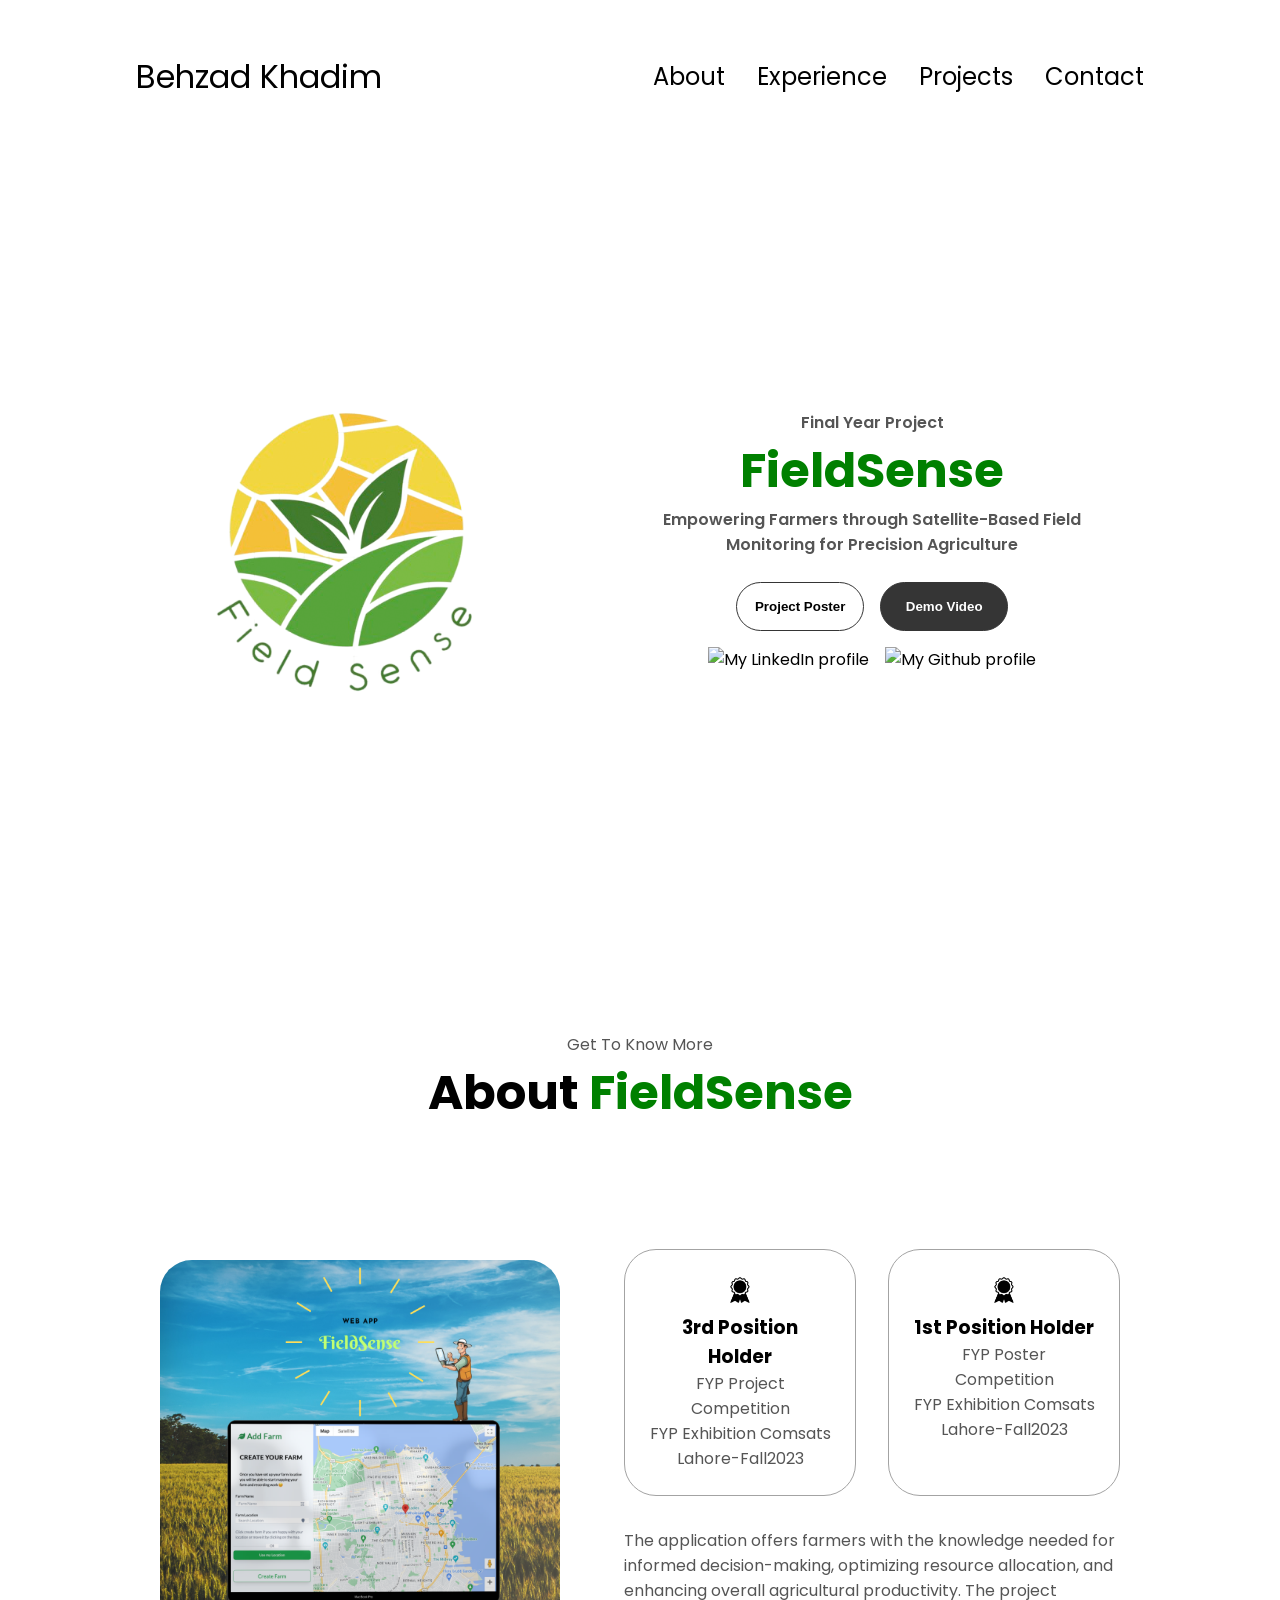
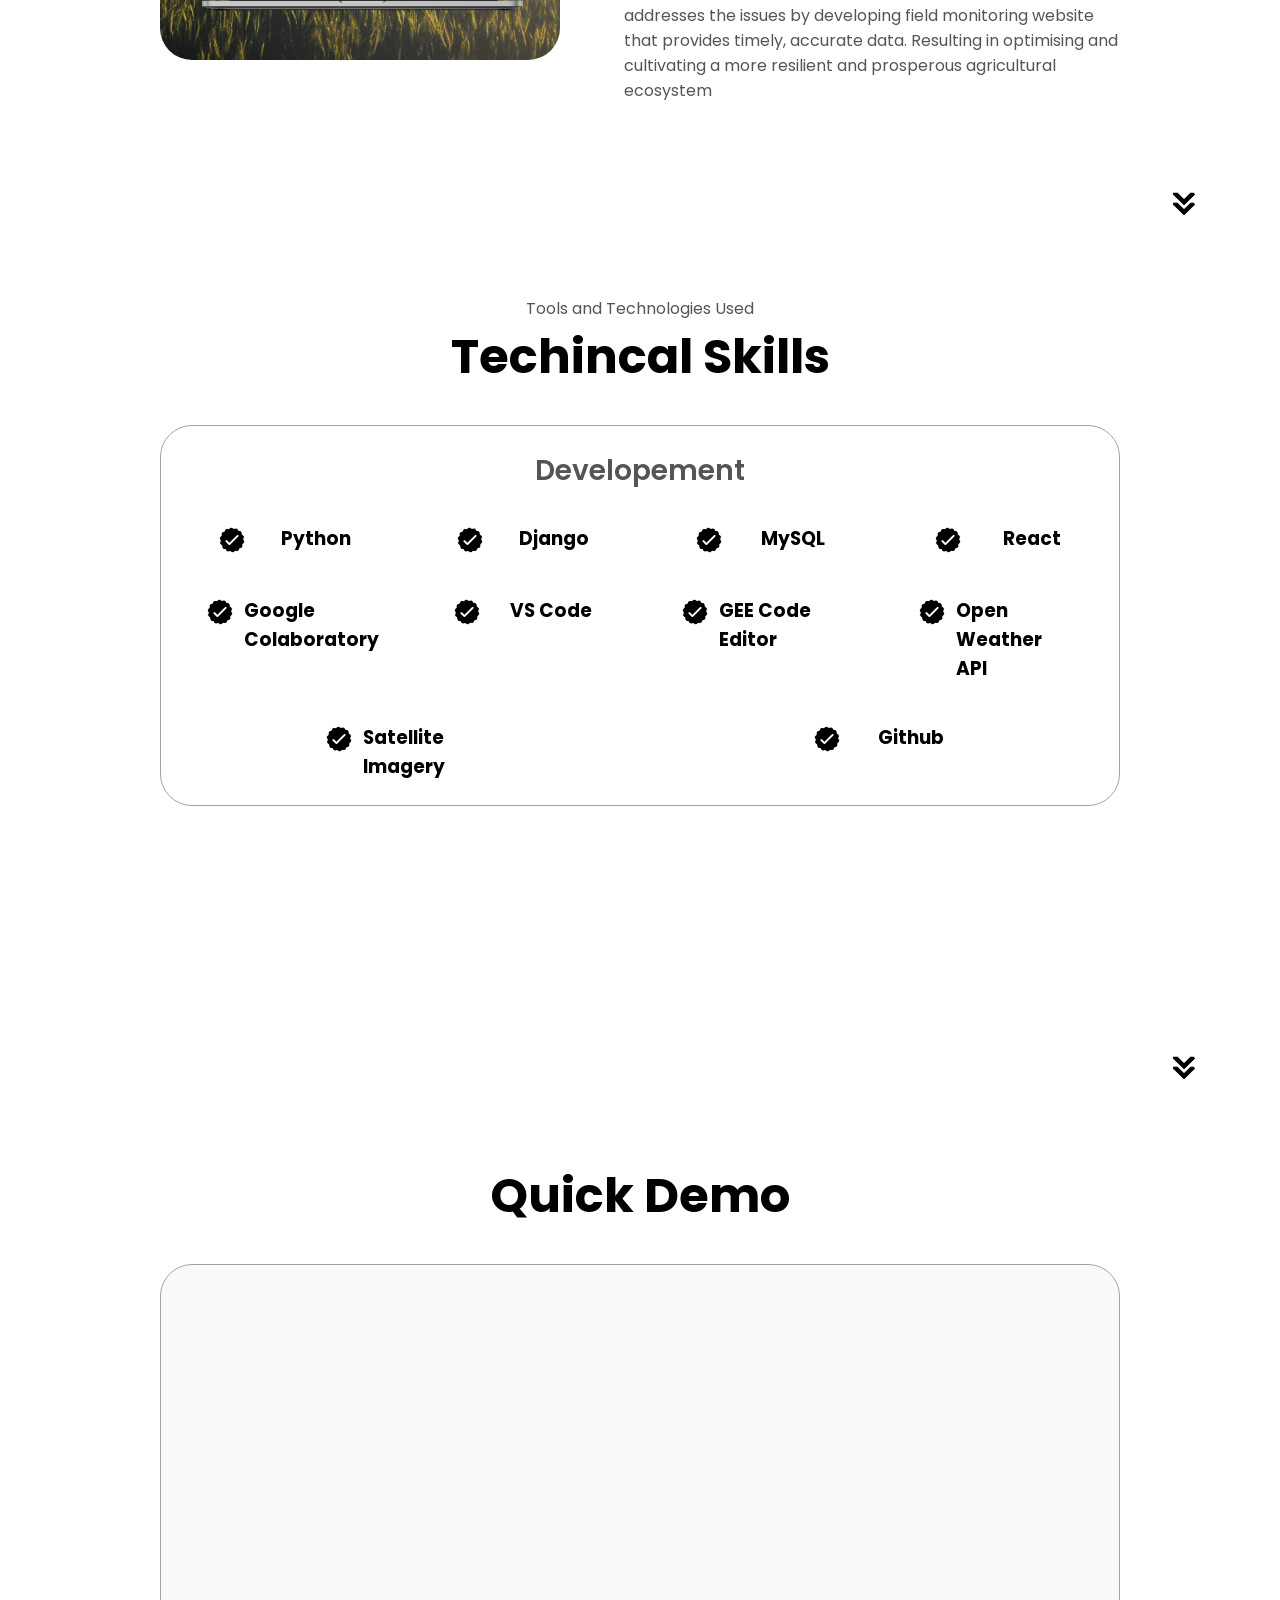
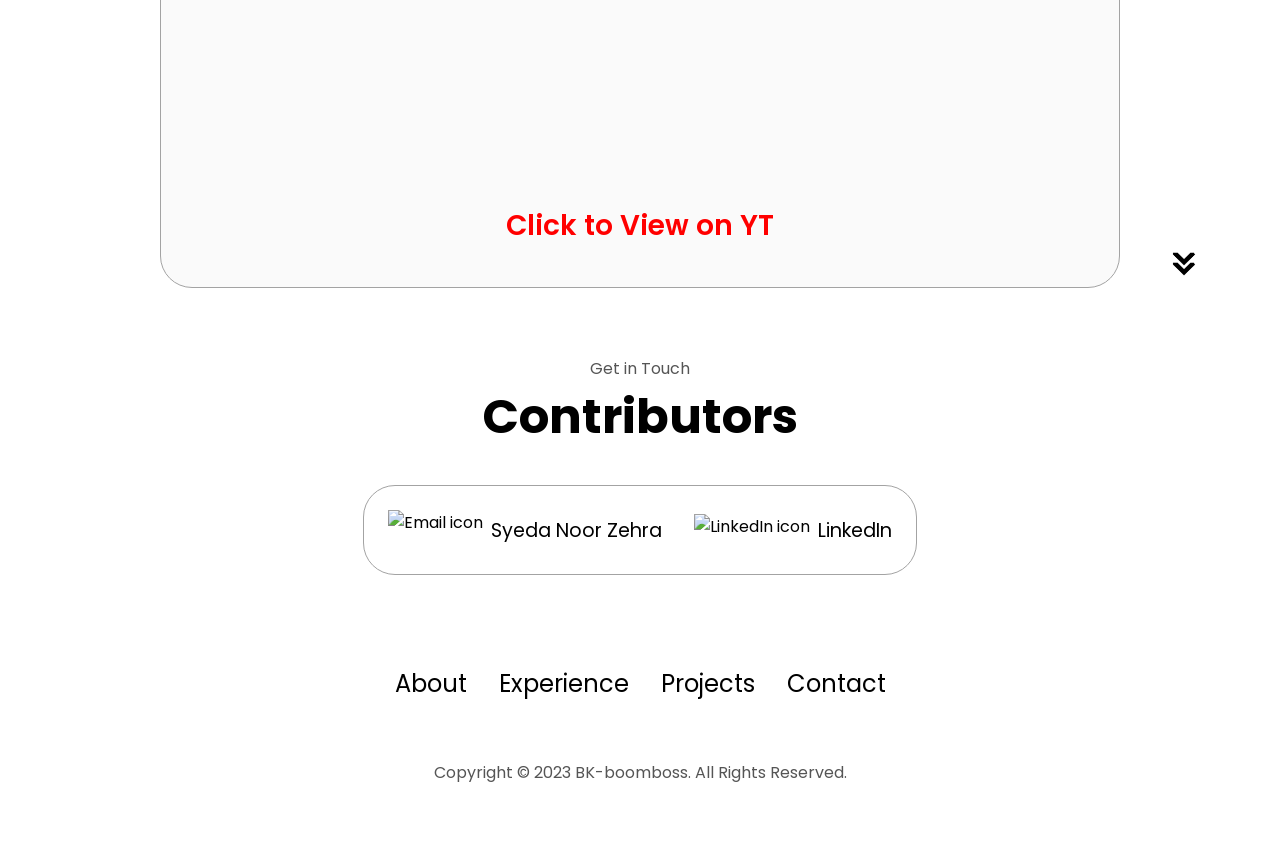
==== fieldSense.Html @ 5bfb8606 "updates" ====
<!DOCTYPE html>
<html lang="en">
  <head>
    <meta charset="UTF-8" />
    <meta http-equiv="X-UA-Compatible" content="IE=edge" />
    <meta name="viewport" content="width=device-width, initial-scale=1.0" />
    <title>My Portfolio</title>
    <link rel="stylesheet" href="style.css" />
    <link rel="stylesheet" href="mediaqueries.css" />
  </head>
  <body>
    <nav id="desktop-nav">
      <div class="logo">Behzad Khadim</div>
      <div>
        <ul class="nav-links">
          <li><a href="#about">About</a></li>
          <li><a href="#experience">Experience</a></li>
          <li><a href="#projects">Projects</a></li>
          <li><a href="#contact">Contact</a></li>
        </ul>
      </div>
    </nav>
    <nav id="hamburger-nav">
      <div class="logo">Behzad Khadim</div>
      <div class="hamburger-menu">
        <div class="hamburger-icon" onclick="toggleMenu()">
          <span></span>
          <span></span>
          <span></span>
        </div>
        <div class="menu-links">
          <li><a href="#about" onclick="toggleMenu()">About</a></li>
          <li><a href="#experience" onclick="toggleMenu()">Experience</a></li>
          <li><a href="#projects" onclick="toggleMenu()">Projects</a></li>
          <li><a href="#contact" onclick="toggleMenu()">Contact</a></li>
        </div>
      </div>
    </nav>
    <section id="profile">
      <div class="section__pic-container">
        <img src="./assets/Sale-3.png" alt="Behzad Khadim profile picture" />
      </div>
      <div class="section__text">
        <p class="section__text__p1">Final Year Project </p>
        <h1 class="title"> <span style="color: green;">FieldSense</span></h1>
        <p class="section__text__p4">Empowering Farmers through Satellite-Based Field Monitoring for Precision Agriculture</p>
       <br>
        <div class="btn-container">
          <button
            class="btn btn-color-2"
            onclick="window.open('./assets/Poster.png')"
          >
            Project Poster
          </button>
          <button class="btn btn-color-1" onclick="location.href='https://youtu.be/NunSIJTULsw'">
            Demo Video
          </button>
        </div>
        <div id="socials-container">
          <img
            src="./assets/linkedin.png"
            alt="My LinkedIn profile"
            class="icon"
            onclick="location.href='https://www.linkedin.com/in/behzad-khadim-362b89218/'"
          />
          <img
            src="./assets/github.png"
            alt="My Github profile"
            class="icon"
            onclick="location.href='https://github.com/boomboss200/bgreen-template-master'"
          />
        </div>
      </div>
    </section>
    <section id="about">
      <p class="section__text__p1">Get To Know More</p>
      <h1 class="title">About <span style="color: green;">FieldSense</span></h1>
      <div class="section-container">
        <div class="section__pic-container">
          <img
            src="./assets/Sale-2.png"
            alt="Profile picture"
            class="about-pic"
          />
        </div>
        <div class="about-details-container">
          <div class="about-containers">
            <div class="details-container">
              <img
                src="./assets/experience.png"
                alt="Experience icon"
                class="icon"
              />
              <h3> 3rd Position Holder</h3>
              <p>FYP Project Competition<br> 
                FYP Exhibition Comsats Lahore-Fall2023</p>
            </div>
            <div class="details-container">
              <img
                src="./assets/experience.png"
                alt="Education icon"
                class="icon"
              />
              <h3> 1st Position Holder</h3>
              <p>FYP Poster Competition<br> 
                FYP Exhibition Comsats Lahore-Fall2023</p>
            </div>
          </div>
          <div class="text-container">
            <p>
                The application offers farmers with the knowledge needed for informed decision-making, optimizing resource allocation, and enhancing overall agricultural productivity.  
                The project addresses the issues by developing field monitoring website that provides timely, accurate data. Resulting in optimising and cultivating a more resilient and prosperous agricultural ecosystem
            </p>
          </div>
        </div>
      </div>
      <img
        src="./assets/arrow.png"
        alt="Arrow icon"
        class="icon arrow"
        onclick="location.href='./#experience'"
      />
    </section>
    <section id="experience">
      <p class="section__text__p1">Tools and Technologies Used</p>
      <h1 class="title">Techincal Skills</h1>
      <div class="experience-details-container">
        <div class="about-containers">
          <div class="details-container">
            <h2 class="experience-sub-title">Developement</h2>
            <div class="article-container">
              <article>
                <img
                  src="./assets/checkmark.png"
                  alt="Experience icon"
                  class="icon"
                />
                <div>
                  <h3>Python</h3>
                </div>
              </article>
              <article>
                <img
                  src="./assets/checkmark.png"
                  alt="Experience icon"
                  class="icon"
                />
                <div>
                  <h3>Django</h3>
                </div>
              </article>
              <article>
                <img
                  src="./assets/checkmark.png"
                  alt="Experience icon"
                  class="icon"
                />
                <div>
                  <h3>MySQL</h3>
                </div>
              </article>
              <article>
                <img
                  src="./assets/checkmark.png"
                  alt="Experience icon"
                  class="icon"
                />
                <div>
                  <h3>React</h3>
                </div>
              </article>
              <article>
                <img
                  src="./assets/checkmark.png"
                  alt="Experience icon"
                  class="icon"
                />
                <div>
                  <h3>Google Colaboratory</h3>
                  </div>
              </article>
              <article>
                <img
                  src="./assets/checkmark.png"
                  alt="Experience icon"
                  class="icon"
                />
                <div>
                  <h3>VS Code</h3>
                </div>
              </article>
              <article>
                <img
                  src="./assets/checkmark.png"
                  alt="Experience icon"
                  class="icon"
                />
                <div>
                  <h3>GEE Code Editor</h3>
                </div>
              </article>
              <article>
                <img
                  src="./assets/checkmark.png"
                  alt="Experience icon"
                  class="icon"
                />
                <div>
                  <h3>Open Weather API</h3>
                </div>
              </article>
              <article>
                <img
                  src="./assets/checkmark.png"
                  alt="Experience icon"
                  class="icon"
                />
                <div>
                  <h3>Satellite Imagery</h3>
                </div>
              </article>
              <article>
                <img
                  src="./assets/checkmark.png"
                  alt="Experience icon"
                  class="icon"
                />
                <div>
                  <h3>Github</h3>
                </div>
              </article>
           </div>
        </div>
        </div>
      </div>
      <img
        src="./assets/arrow.png"
        alt="Arrow icon"
        class="icon arrow"
        onclick="location.href='./#projects'"
      />
    </section>
    <section id="projects">
      <h1 class="title">Quick Demo</h1>
      <div class="experience-details-container">
        <div class="about-containers">
          <div class="details-container color-container">
            <div class="article-container">
                <iframe width="80%" height="500px" frameborder="0" allowfullscreen
            src="https://youtu.be/NunSIJTULsw">
        </iframe>
            </div>
                <h2 class="experience-sub-title project-title"><span style="color: red;">          
                    Click to View on YT</span></h2>
              
            <!-- <div class="btn-container">
              <button
                class="btn btn-color-2 project-btn"
                onclick="location.href='https://github.com/boomboss200/PetsMall-MERN-Project.git'"
              >
                Github
              </button>
              <button
                class="btn btn-color-2 project-btn"
                onclick="location.href='https://github.com/'"
              >
                Live Demo
              </button>
            </div> -->
          </div>
        </div>
      </div>
      <img
        src="./assets/arrow.png"
        alt="Arrow icon"
        class="icon arrow"
        onclick="location.href='./#contact'"
      />
    </section>
    <section id="contact">
      <p class="section__text__p1">Get in Touch</p>
      <h1 class="title">Contributors</h1>
      <div class="contact-info-upper-container">
        <div class="contact-info-container">
          <img
            src="./assets/github.png"
            alt="Email icon"
            class="icon contact-icon email-icon"
          />
          <p><a href="https://github.com/NoorieSaddie">Syeda Noor Zehra</a></p>
        </div>
        <div class="contact-info-container">
          <img
            src="./assets/linkedin.png"
            alt="LinkedIn icon"
            class="icon contact-icon"
          />
          <p><a href="https://www.linkedin.com/in/snoorzehra12/">LinkedIn</a></p>
        </div>
      </div>
    </section>
    <footer>
      <nav>
        <div class="nav-links-container">
          <ul class="nav-links">
            <li><a href="#about">About</a></li>
            <li><a href="#experience">Experience</a></li>
            <li><a href="#projects">Projects</a></li>
            <li><a href="#contact">Contact</a></li>
          </ul>
        </div>
      </nav>
      <p>Copyright &#169; 2023 BK-boomboss. All Rights Reserved.</p>
    </footer>
    <script src="script.js"></script>
  </body>
</html>
---- style.css ----
/* GENERAL */

@import url("https://fonts.googleapis.com/css2?family=Poppins:wght@300;400;500;600&display=swap");

* {
  margin: 0;
  padding: 0;
}

body {
  font-family: "Poppins", sans-serif;
}

html {
  scroll-behavior: smooth;
}

p {
  color: rgb(85, 85, 85);
}

/* TRANSITION */

a,
.btn {
  transition: all 300ms ease;
}

/* DESKTOP NAV */

nav,
.nav-links {
  display: flex;
}

nav {
  justify-content: space-around;
  align-items: center;
  height: 17vh;
}

.nav-links {
  gap: 2rem;
  list-style: none;
  font-size: 1.5rem;
}

a {
  color: black;
  text-decoration: none;
  text-decoration-color: white;
}

a:hover {
  color: grey;
  text-decoration: underline;
  text-underline-offset: 1rem;
  text-decoration-color: rgb(181, 181, 181);
}

.logo {
  font-size: 2rem;
}

.logo:hover {
  cursor: default;
}

/* HAMBURGER MENU */

#hamburger-nav {
  display: none;
}

.hamburger-menu {
  position: relative;
  display: inline-block;
}

.hamburger-icon {
  display: flex;
  flex-direction: column;
  justify-content: space-between;
  height: 24px;
  width: 30px;
  cursor: pointer;
}

.hamburger-icon span {
  width: 100%;
  height: 2px;
  background-color: black;
  transition: all 0.3 ease-in-out;
}

.menu-links {
  position: absolute;
  top: 100%;
  right: 0;
  background-color: white;
  width: fit-content;
  max-height: 0;
  overflow: hidden;
  transition: all 0.3 ease-in-out;
}

.menu-links a {
  display: block;
  padding: 10px;
  text-align: center;
  font-size: 1.5rem;
  color: black;
  text-decoration: none;
  transition: all 0.3 ease-in-out;
}

.menu-links li {
  list-style: none;
}

.menu-links.open {
  max-height: 300px;
}

.hamburger-icon.open span:first-child {
  transform: rotate(45deg) translate(10px, 5px);
}

.hamburger-icon.open span:nth-child(2) {
  opacity: 0;
}

.hamburger-icon.open span:last-child {
  transform: rotate(-45deg) translate(10px, -5px);
}

.hamburger-icon span:first-child {
  transform: none;
}

.hamburger-icon span:first-child {
  opacity: 1;
}

.hamburger-icon span:first-child {
  transform: none;
}

/* SECTIONS */

section {
  padding-top: 4vh;
  height: 96vh;
  margin: 0 10rem;
  box-sizing: border-box;
  min-height: fit-content;
}

.section-container {
  display: flex;
}

/* PROFILE SECTION */

#profile {
  display: flex;
  justify-content: center;
  gap: 5rem;
  height: 80vh;
}

.section__pic-container {
  display: flex;
  height: 400px;
  width: 400px;
  margin: auto 0;
}

.section__text {
  align-self: center;
  text-align: center;
}

.section__text p {
  font-weight: 600;
}

.section__text__p1 {
  text-align: center;
}

.section__text__p2 {
  font-size: 1.75rem;
  margin-bottom: 1rem;
}

.title {
  font-size: 3rem;
  text-align: center;
}

#socials-container {
  display: flex;
  justify-content: center;
  margin-top: 1rem;
  gap: 1rem;
}

/* ICONS */

.icon {
  cursor: pointer;
  height: 2rem;
}

/* BUTTONS */

.btn-container {
  display: flex;
  justify-content: center;
  gap: 1rem;
}

.btn {
  font-weight: 600;
  transition: all 300ms ease;
  padding: 1rem;
  width: 8rem;
  border-radius: 2rem;
}

.btn-color-1,
.btn-color-2 {
  border: rgb(53, 53, 53) 0.1rem solid;
}

.btn-color-1:hover,
.btn-color-2:hover {
  cursor: pointer;
}

.btn-color-1,
.btn-color-2:hover {
  background: rgb(53, 53, 53);
  color: white;
}

.btn-color-1:hover {
  background: rgb(0, 0, 0);
}

.btn-color-2 {
  background: none;
}

.btn-color-2:hover {
  border: rgb(255, 255, 255) 0.1rem solid;
}

.btn-container {
  gap: 1rem;
}

/* ABOUT SECTION */

#about {
  position: relative;
}

.about-containers {
  gap: 2rem;
  margin-bottom: 2rem;
  margin-top: 2rem;
}

.about-details-container {
  justify-content: center;
  flex-direction: column;
}

.about-containers,
.about-details-container {
  display: flex;
}

.about-pic {
  border-radius: 2rem;
}

.arrow {
  position: absolute;
  right: -5rem;
  bottom: 2.5rem;
}

.details-container {
  padding: 1.5rem;
  flex: 1;
  background: white;
  border-radius: 2rem;
  border: rgb(53, 53, 53) 0.1rem solid;
  border-color: rgb(163, 163, 163);
  text-align: center;
}

.section-container {
  gap: 4rem;
  height: 80%;
}

.section__pic-container {
  height: 400px;
  width: 400px;
  margin: auto 0;
}

/* EXPERIENCE SECTION */

#experience {
  position: relative;
}

.experience-sub-title {
  color: rgb(85, 85, 85);
  font-weight: 600;
  font-size: 1.75rem;
  margin-bottom: 2rem;
}

.experience-details-container {
  display: flex;
  justify-content: center;
  flex-direction: column;
}

.article-container {
  display: flex;
  text-align: initial;
  flex-wrap: wrap;
  flex-direction: row;
  gap: 2.5rem;
  justify-content: space-around;
}

article {
  display: flex;
  width: 10rem;
  justify-content: space-around;
  gap: 0.5rem;
}

article .icon {
  cursor: default;
}

/* PROJECTS SECTION */

#projects {
  position: relative;
}

.color-container {
  border-color: rgb(163, 163, 163);
  background: rgb(250, 250, 250);
}

.project-img {
  border-radius: 2rem;
  width: 90%;
  height: 90%;
}

.project-title {
  margin: 1rem;
  color: black;
}

.project-btn {
  color: black;
  border-color: rgb(163, 163, 163);
}

/* CONTACT */

#contact {
  display: flex;
  justify-content: center;
  flex-direction: column;
  height: 70vh;
}

.contact-info-upper-container {
  display: flex;
  justify-content: center;
  border-radius: 2rem;
  border: rgb(53, 53, 53) 0.1rem solid;
  border-color: rgb(163, 163, 163);
  background: (250, 250, 250);
  margin: 2rem auto;
  padding: 0.5rem;
}

.contact-info-container {
  display: flex;
  align-items: center;
  justify-content: center;
  gap: 0.5rem;
  margin: 1rem;
}

.contact-info-container p {
  font-size: larger;
}

.contact-icon {
  cursor: default;
}

.email-icon {
  height: 2.5rem;
}

/* FOOTER SECTION */

footer {
  height: 26vh;
  margin: 0 1rem;
}

footer p {
  text-align: center;
}
---- mediaqueries.css ----
@media screen and (max-width: 1400px) {
  #profile {
    height: 83vh;
    margin-bottom: 6rem;
  }
  .about-containers {
    flex-wrap: wrap;
  }
  #contact,
  #projects {
    height: fit-content;
  }
}

@media screen and (max-width: 1200px) {
  #desktop-nav {
    display: none;
  }
  #hamburger-nav {
    display: flex;
  }
  #experience,
  .experience-details-container {
    margin-top: 2rem;
  }
  #profile,
  .section-container {
    display: block;
  }
  .arrow {
    display: none;
  }
  section,
  .section-container {
    height: fit-content;
  }
  section {
    margin: 0 5%;
  }
  .section__pic-container {
    width: 275px;
    height: 275px;
    margin: 0 auto 2rem;
  }
  .about-containers {
    margin-top: 0;
  }
}

@media screen and (max-width: 600px) {
  #contact,
  footer {
    height: 40vh;
  }
  #profile {
    height: 83vh;
    margin-bottom: 0;
  }
  article {
    font-size: 1rem;
  }
  footer nav {
    height: fit-content;
    margin-bottom: 2rem;
  }
  .about-containers,
  .contact-info-upper-container,
  .btn-container {
    flex-wrap: wrap;
  }
  .contact-info-container {
    margin: 0;
  }
  .contact-info-container p,
  .nav-links li a {
    font-size: 1rem;
  }
  .experience-sub-title {
    font-size: 1.25rem;
  }
  .logo {
    font-size: 1.5rem;
  }
  .nav-links {
    flex-direction: column;
    gap: 0.5rem;
    text-align: center;
  }
  .section__pic-container {
    width: auto;
    height: 46vw;
    justify-content: center;
  }
  .section__text__p2 {
    font-size: 1.25rem;
  }
  .title {
    font-size: 2rem;
  }
  .text-container {
    text-align: justify;
  }
}
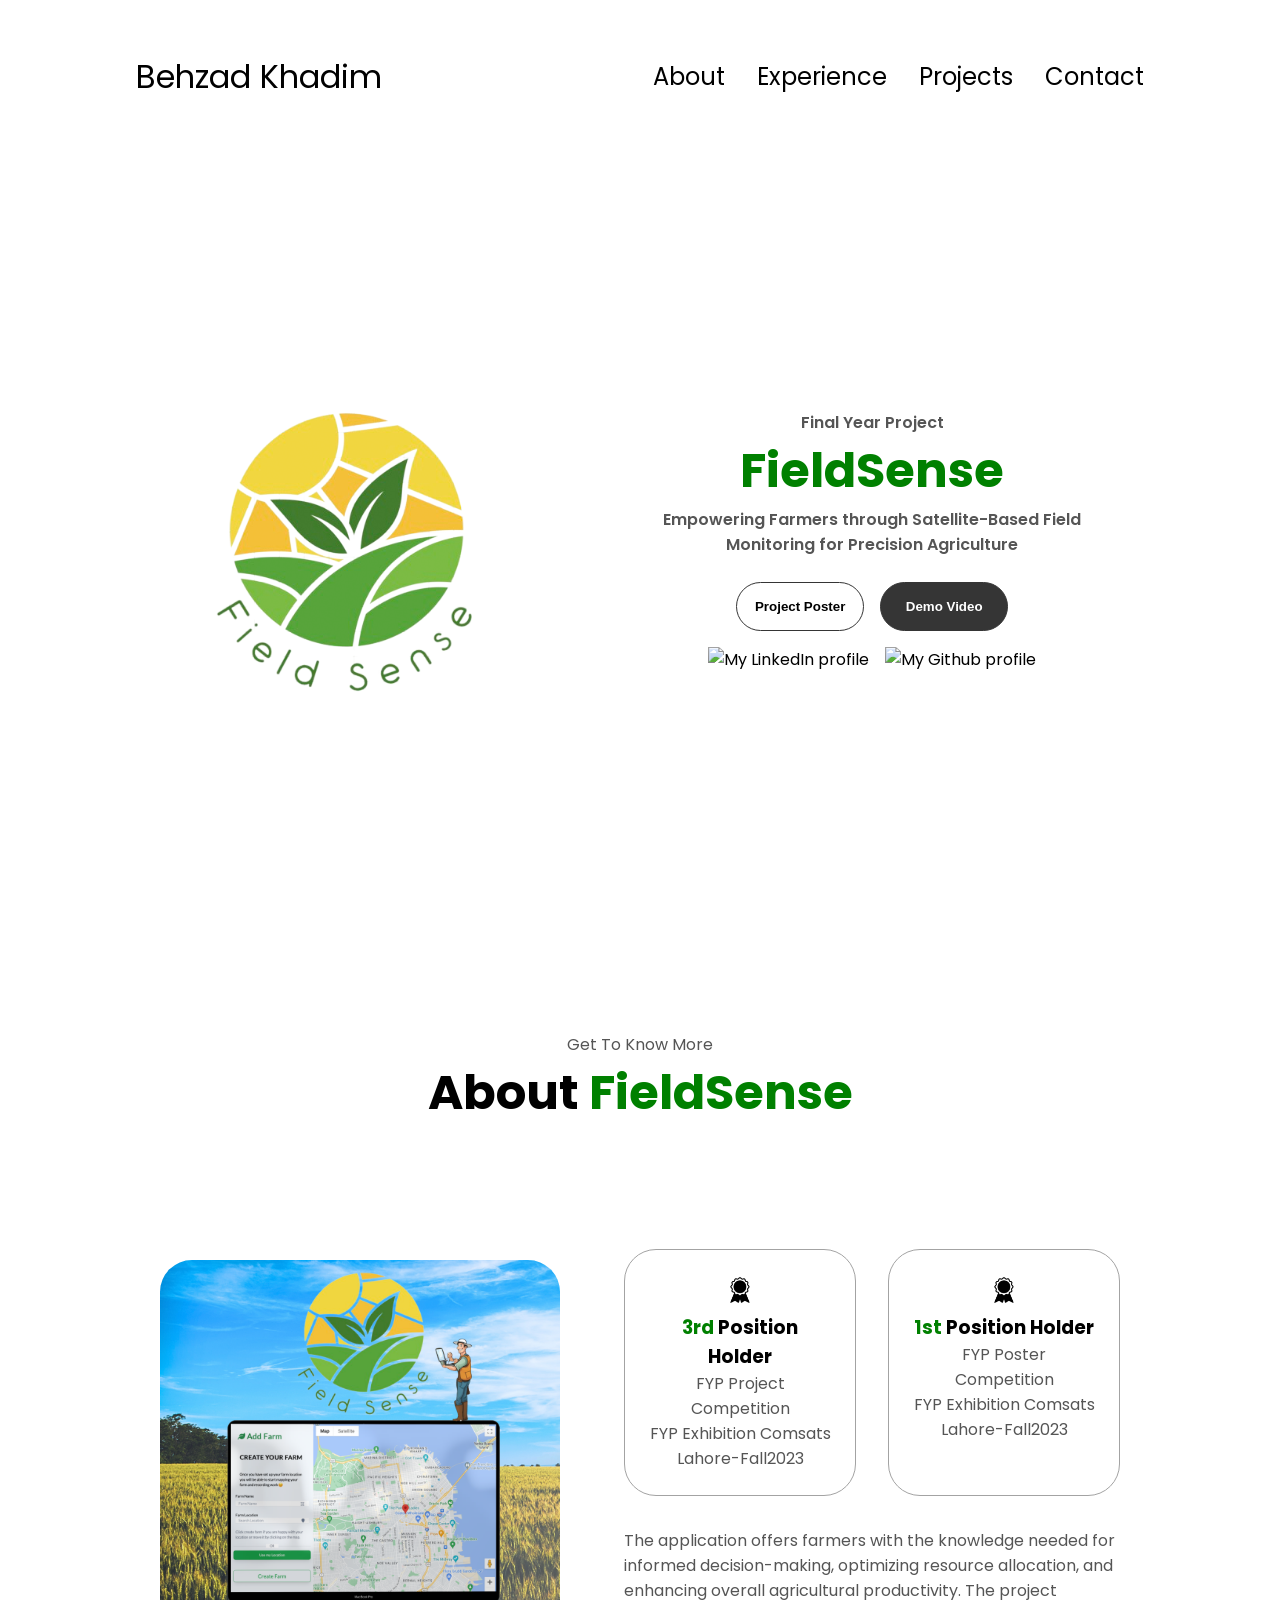
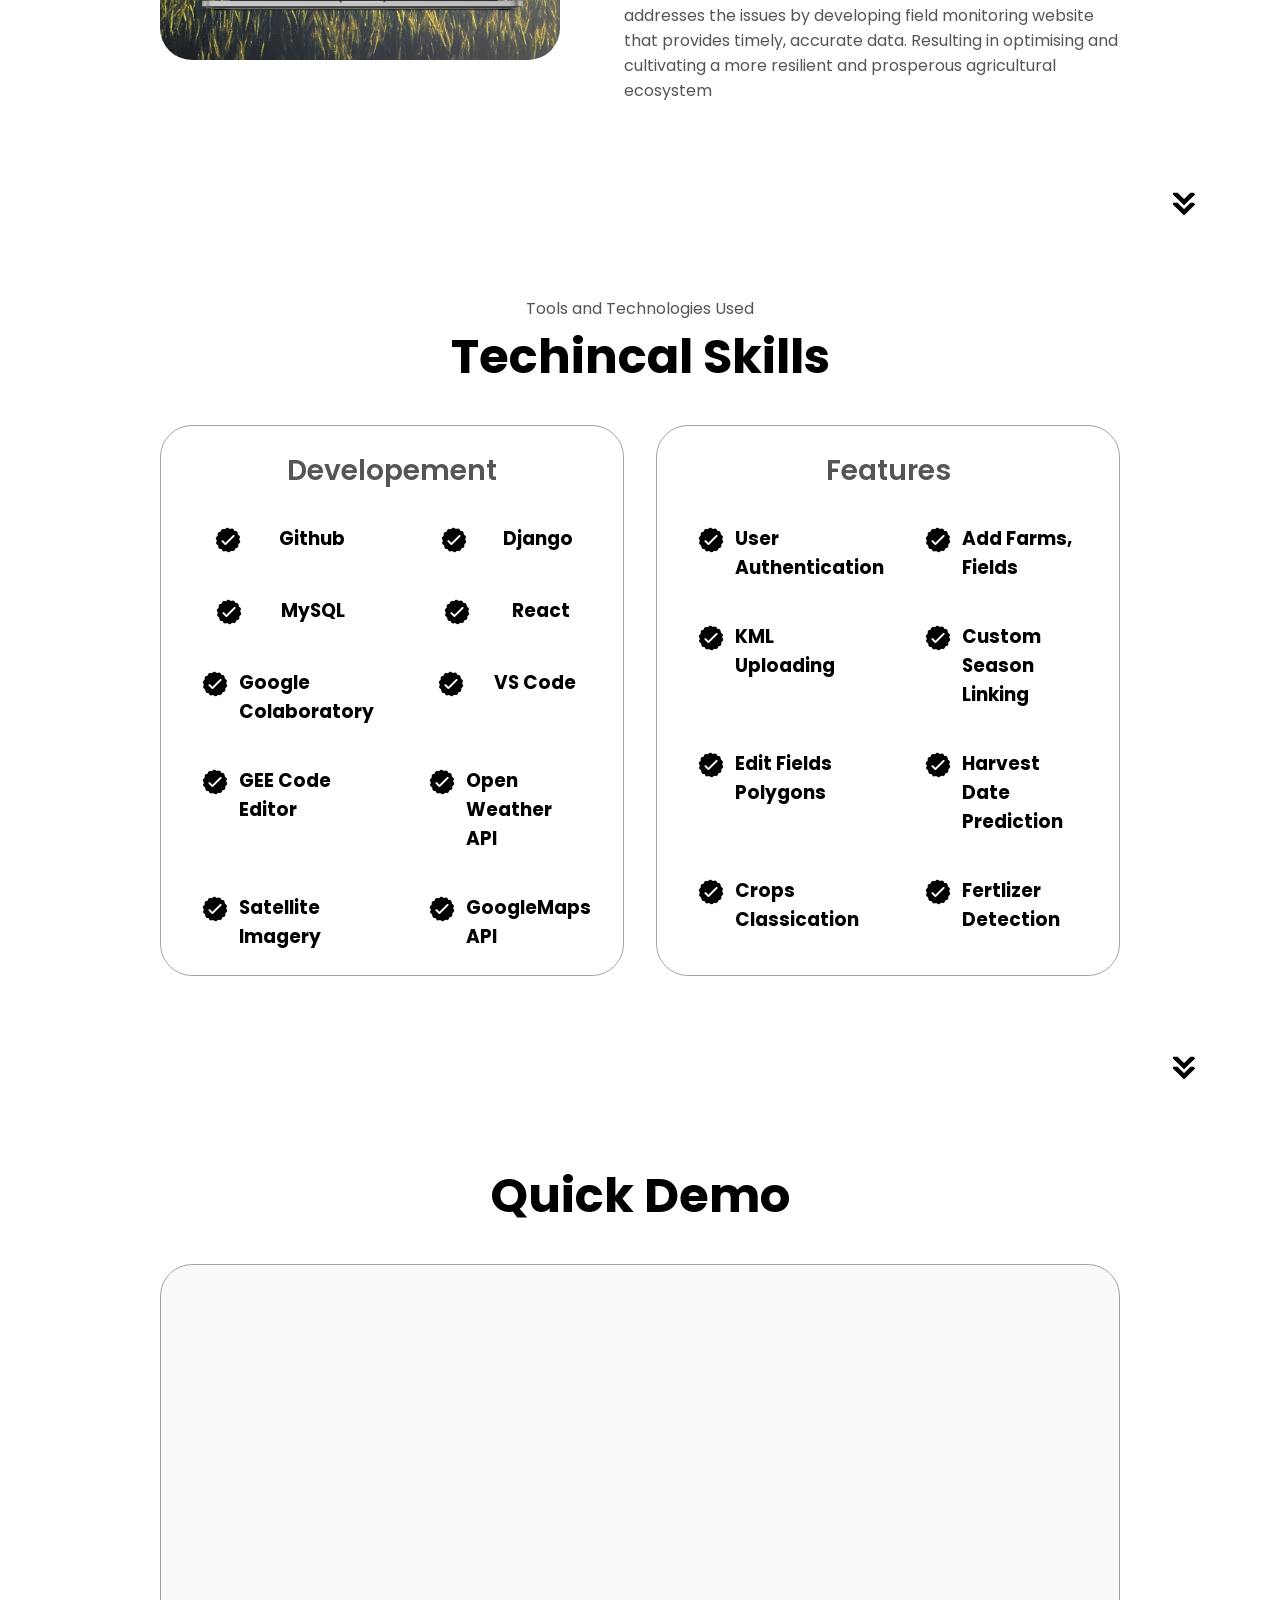
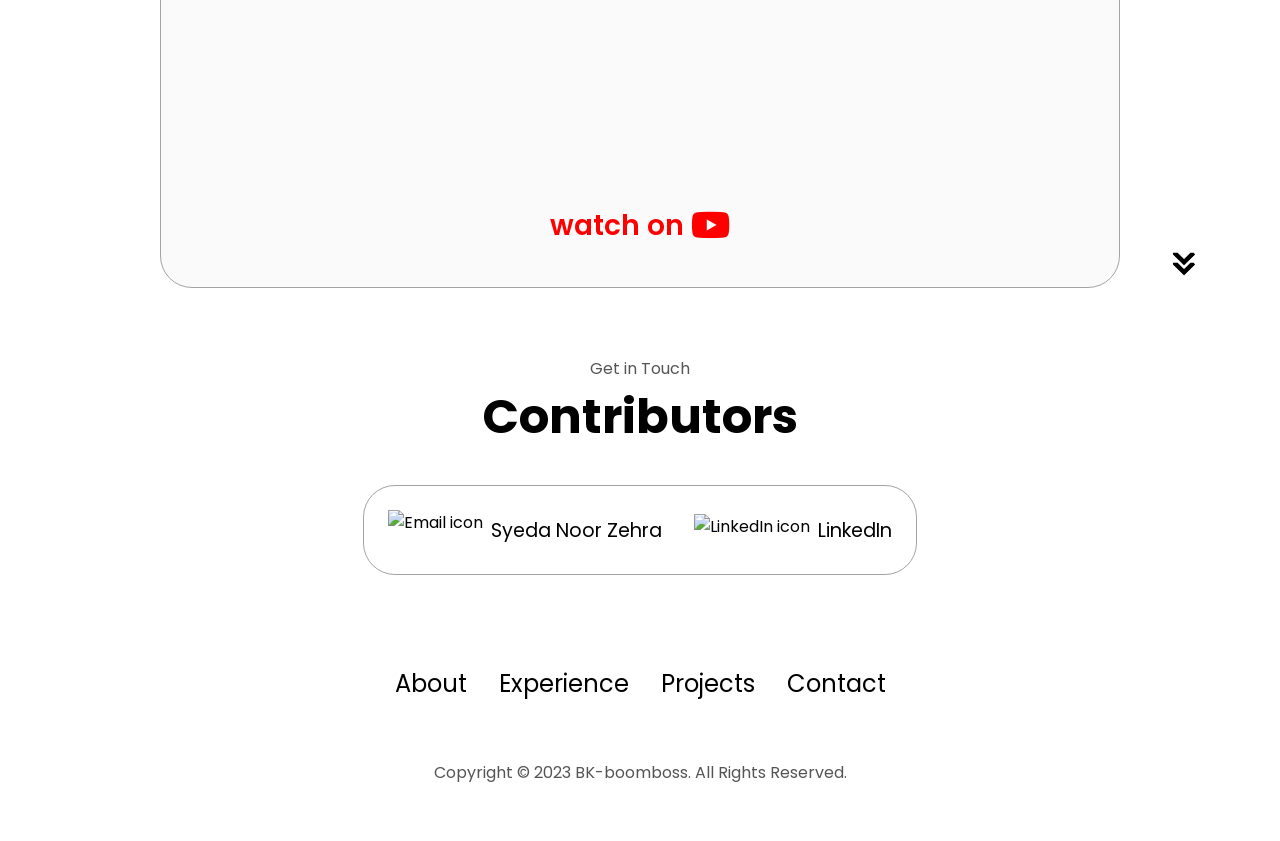
==== commit bc14e52b: "udpated fieldsense" ====
--- a/fieldSense.Html
+++ b/fieldSense.Html
@@ -5,18 +5,27 @@
     <meta http-equiv="X-UA-Compatible" content="IE=edge" />
     <meta name="viewport" content="width=device-width, initial-scale=1.0" />
     <title>My Portfolio</title>
+    <link rel="stylesheet" href="https://cdnjs.cloudflare.com/ajax/libs/font-awesome/6.0.0/css/all.min.css">
     <link rel="stylesheet" href="style.css" />
     <link rel="stylesheet" href="mediaqueries.css" />
+    <style>
+      /* Add rounded corners to the video iframe */
+      iframe {
+          border-radius: 10px; /* You can adjust the border-radius value as needed */
+      }
+      
+  </style>
   </head>
   <body>
     <nav id="desktop-nav">
-      <div class="logo">Behzad Khadim</div>
+      
+      <div class="logo"><a href="index.html"> Behzad Khadim </a></div>
       <div>
         <ul class="nav-links">
-          <li><a href="#about">About</a></li>
-          <li><a href="#experience">Experience</a></li>
-          <li><a href="#projects">Projects</a></li>
-          <li><a href="#contact">Contact</a></li>
+          <li><a href="index.html#about">About</a></li>
+          <li><a href="index.html#experience">Experience</a></li>
+          <li><a href="index.html#projects">Projects</a></li>
+          <li><a href="index.html#contact">Contact</a></li>
         </ul>
       </div>
     </nav>
@@ -29,10 +38,10 @@
           <span></span>
         </div>
         <div class="menu-links">
-          <li><a href="#about" onclick="toggleMenu()">About</a></li>
-          <li><a href="#experience" onclick="toggleMenu()">Experience</a></li>
-          <li><a href="#projects" onclick="toggleMenu()">Projects</a></li>
-          <li><a href="#contact" onclick="toggleMenu()">Contact</a></li>
+          <li><a href="/index.html/#about" onclick="toggleMenu()">About</a></li>
+          <li><a href="/index.html/#experience" onclick="toggleMenu()">Experience</a></li>
+          <li><a href="/index.html/#projects" onclick="toggleMenu()">Projects</a></li>
+          <li><a href="/index.html/#contact" onclick="toggleMenu()">Contact</a></li>
         </div>
       </div>
     </nav>
@@ -52,9 +61,11 @@
           >
             Project Poster
           </button>
-          <button class="btn btn-color-1" onclick="location.href='https://youtu.be/NunSIJTULsw'">
+          <a href="#projects" onclick="toggleMenu()">
+          <button class="btn btn-color-1" >
             Demo Video
           </button>
+        </a>
         </div>
         <div id="socials-container">
           <img
@@ -91,7 +102,7 @@
                 alt="Experience icon"
                 class="icon"
               />
-              <h3> 3rd Position Holder</h3>
+              <h3> <span style="color: green;">3rd </span>Position Holder</h3>
               <p>FYP Project Competition<br> 
                 FYP Exhibition Comsats Lahore-Fall2023</p>
             </div>
@@ -101,7 +112,7 @@
                 alt="Education icon"
                 class="icon"
               />
-              <h3> 1st Position Holder</h3>
+              <h3> <span style="color: green;">1st </span>  Position Holder</h3>
               <p>FYP Poster Competition<br> 
                 FYP Exhibition Comsats Lahore-Fall2023</p>
             </div>
@@ -136,7 +147,7 @@
                   class="icon"
                 />
                 <div>
-                  <h3>Python</h3>
+                  <h3>Github</h3>
                 </div>
               </article>
               <article>
@@ -226,11 +237,98 @@
                   class="icon"
                 />
                 <div>
-                  <h3>Github</h3>
+                  <h3>GoogleMaps API</h3>
                 </div>
               </article>
            </div>
         </div>
+        <div class="details-container">
+          <h2 class="experience-sub-title">Features</h2>
+          <div class="article-container">
+
+            
+            <article>
+              <img
+                src="./assets/checkmark.png"
+                alt="Experience icon"
+                class="icon"
+              />
+              <div>
+                <h3>User Authentication</h3>
+              </div>
+            </article>
+            <article>
+              <img
+                src="./assets/checkmark.png"
+                alt="Experience icon"
+                class="icon"
+              />
+              <div>
+                <h3>Add Farms, Fields</h3>
+              </div>
+            </article>
+            <article>
+              <img
+                src="./assets/checkmark.png"
+                alt="Experience icon"
+                class="icon"
+              />
+              <div>
+                <h3>KML Uploading</h3>
+                </div>
+            </article>
+            <article>
+              <img
+                src="./assets/checkmark.png"
+                alt="Experience icon"
+                class="icon"
+              />
+              <div>
+                <h3>Custom Season Linking</h3>
+              </div>
+            </article>
+            <article>
+              <img
+                src="./assets/checkmark.png"
+                alt="Experience icon"
+                class="icon"
+              />
+              <div>
+                <h3>Edit Fields Polygons</h3>
+              </div>
+            </article>
+            <article>
+              <img
+                src="./assets/checkmark.png"
+                alt="Experience icon"
+                class="icon"
+              />
+              <div>
+                <h3>Harvest Date Prediction</h3>
+              </div>
+            </article>
+            <article>
+              <img
+                src="./assets/checkmark.png"
+                alt="Experience icon"
+                class="icon"
+              />
+              <div>
+                <h3>Crops Classication</h3>
+              </div>
+            </article>
+            <article>
+              <img
+                src="./assets/checkmark.png"
+                alt="Experience icon"
+                class="icon"
+              />
+              <div>
+                <h3>Fertlizer Detection</h3>
+              </div>
+            </article>
+         </div>
+      </div>
         </div>
       </div>
       <img
@@ -246,13 +344,18 @@
         <div class="about-containers">
           <div class="details-container color-container">
             <div class="article-container">
-                <iframe width="80%" height="500px" frameborder="0" allowfullscreen
-            src="https://youtu.be/NunSIJTULsw">
-        </iframe>
+               
+            <iframe width="80%" height="500px" src="https://www.youtube.com/embed/NunSIJTULsw?autoplay=1" frameborder="0" allowfullscreen></iframe>
+
             </div>
-                <h2 class="experience-sub-title project-title"><span style="color: red;">          
-                    Click to View on YT</span></h2>
-              
+            <a href="https://www.youtube.com/watch?v=NunSIJTULsw" target="_blank">
+   
+            <h2 class="experience-sub-title project-title"><span style="color: red;">          
+                    watch on    <i class="fab fa-youtube fa-lg youtube-icon"></i>
+
+                  </span></h2>
+              </a>
+
             <!-- <div class="btn-container">
               <button
                 class="btn btn-color-2 project-btn"
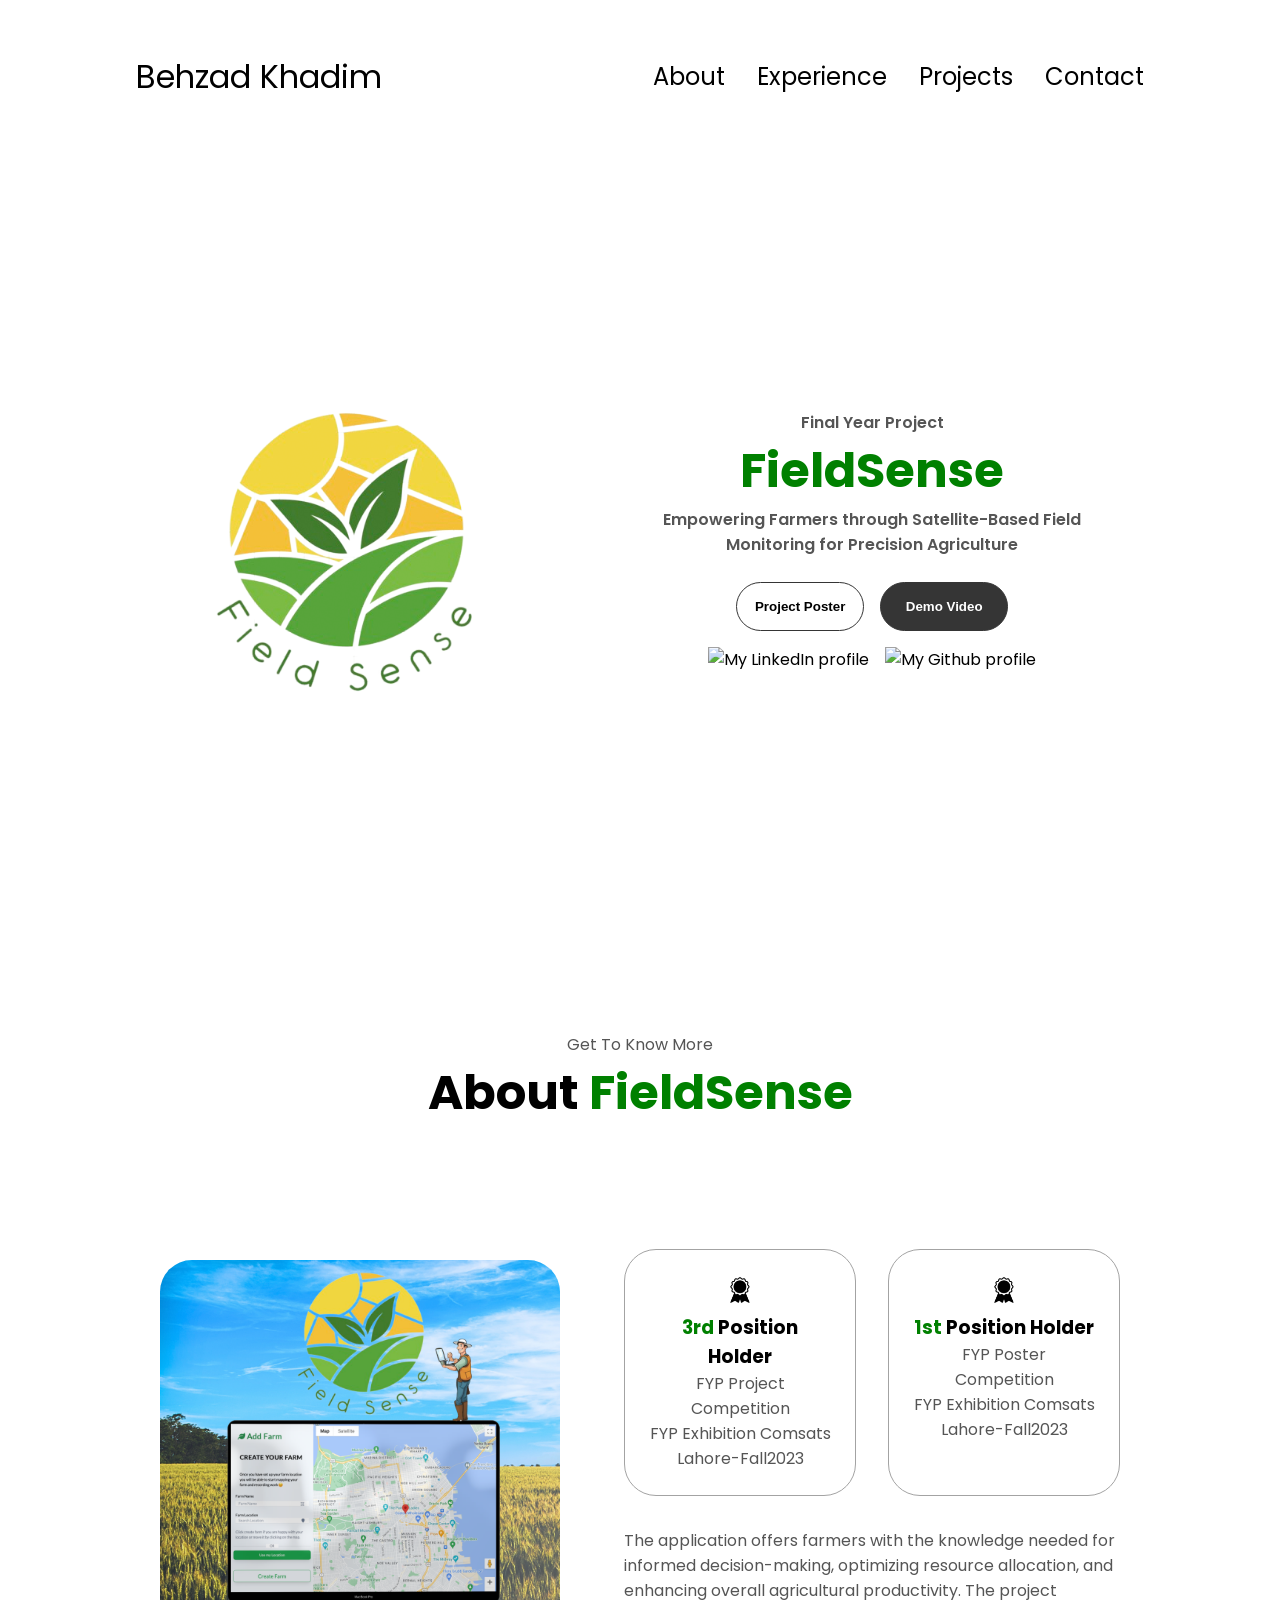
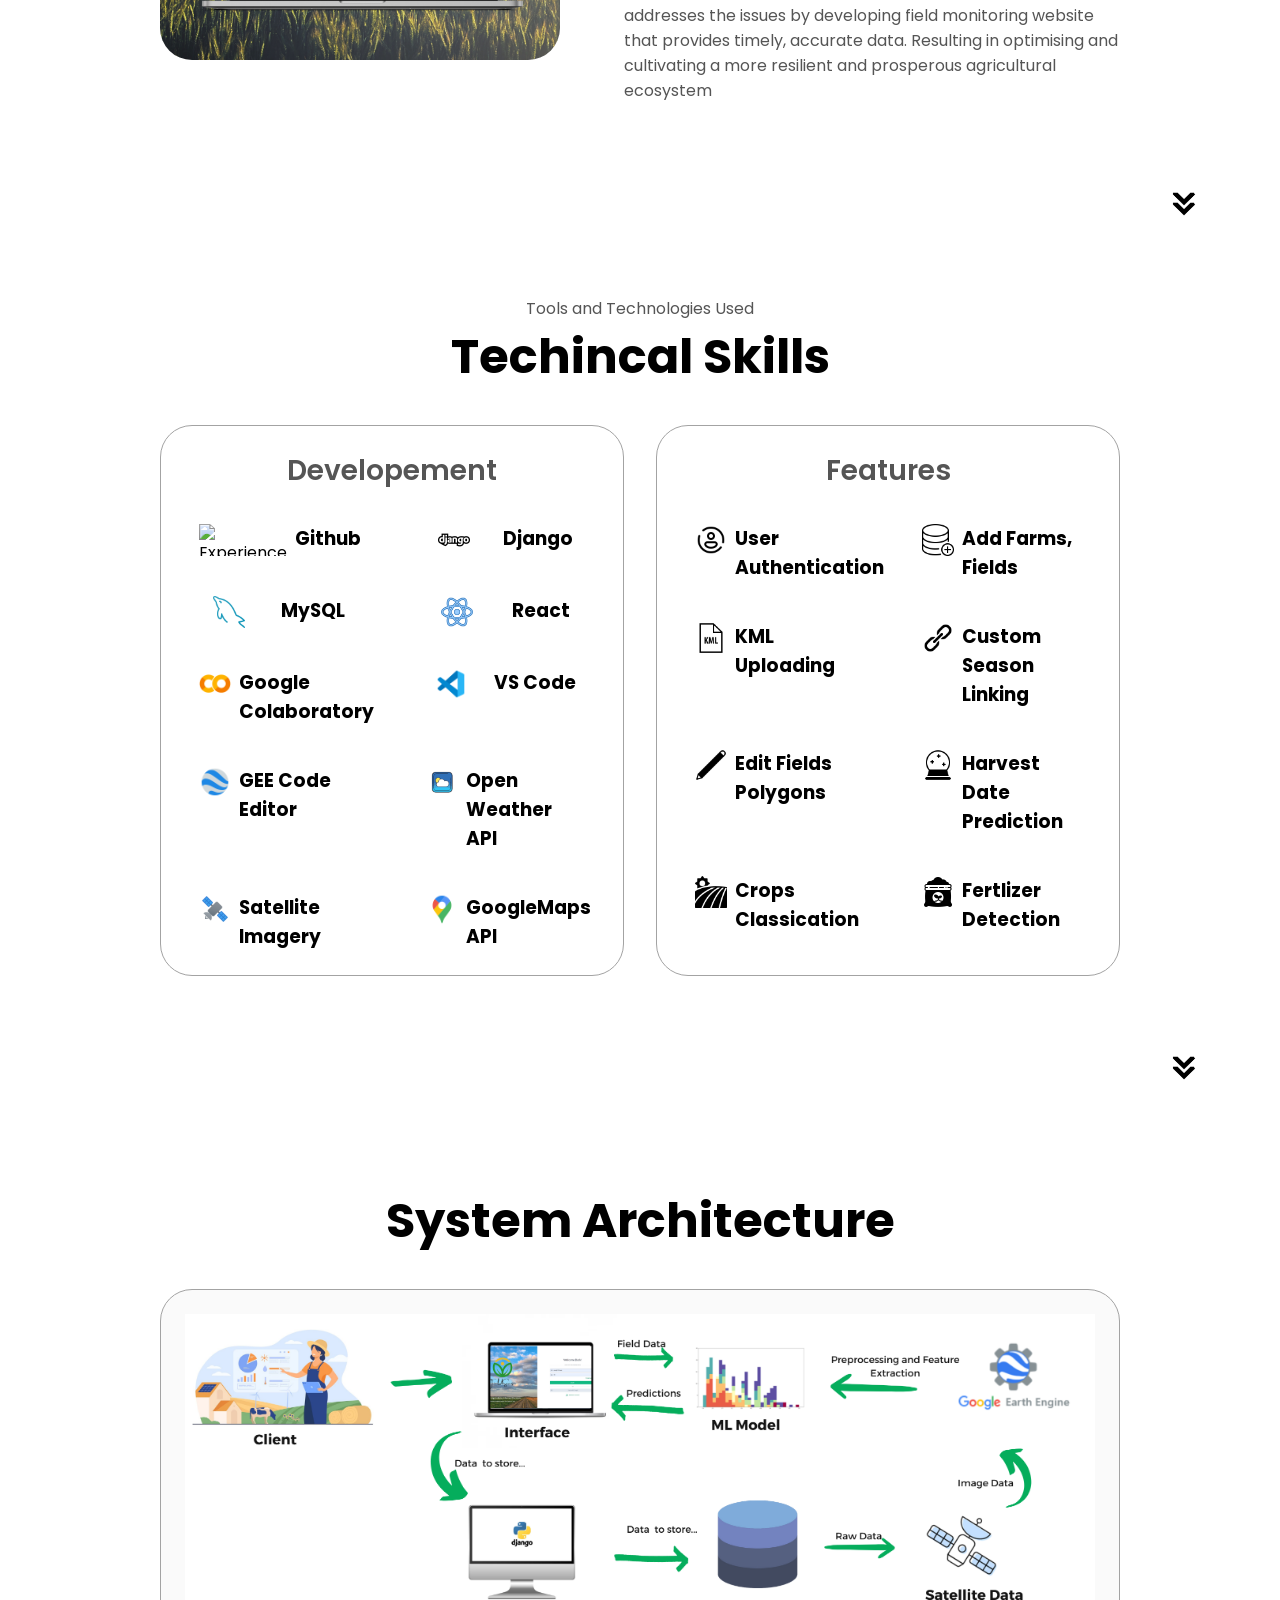
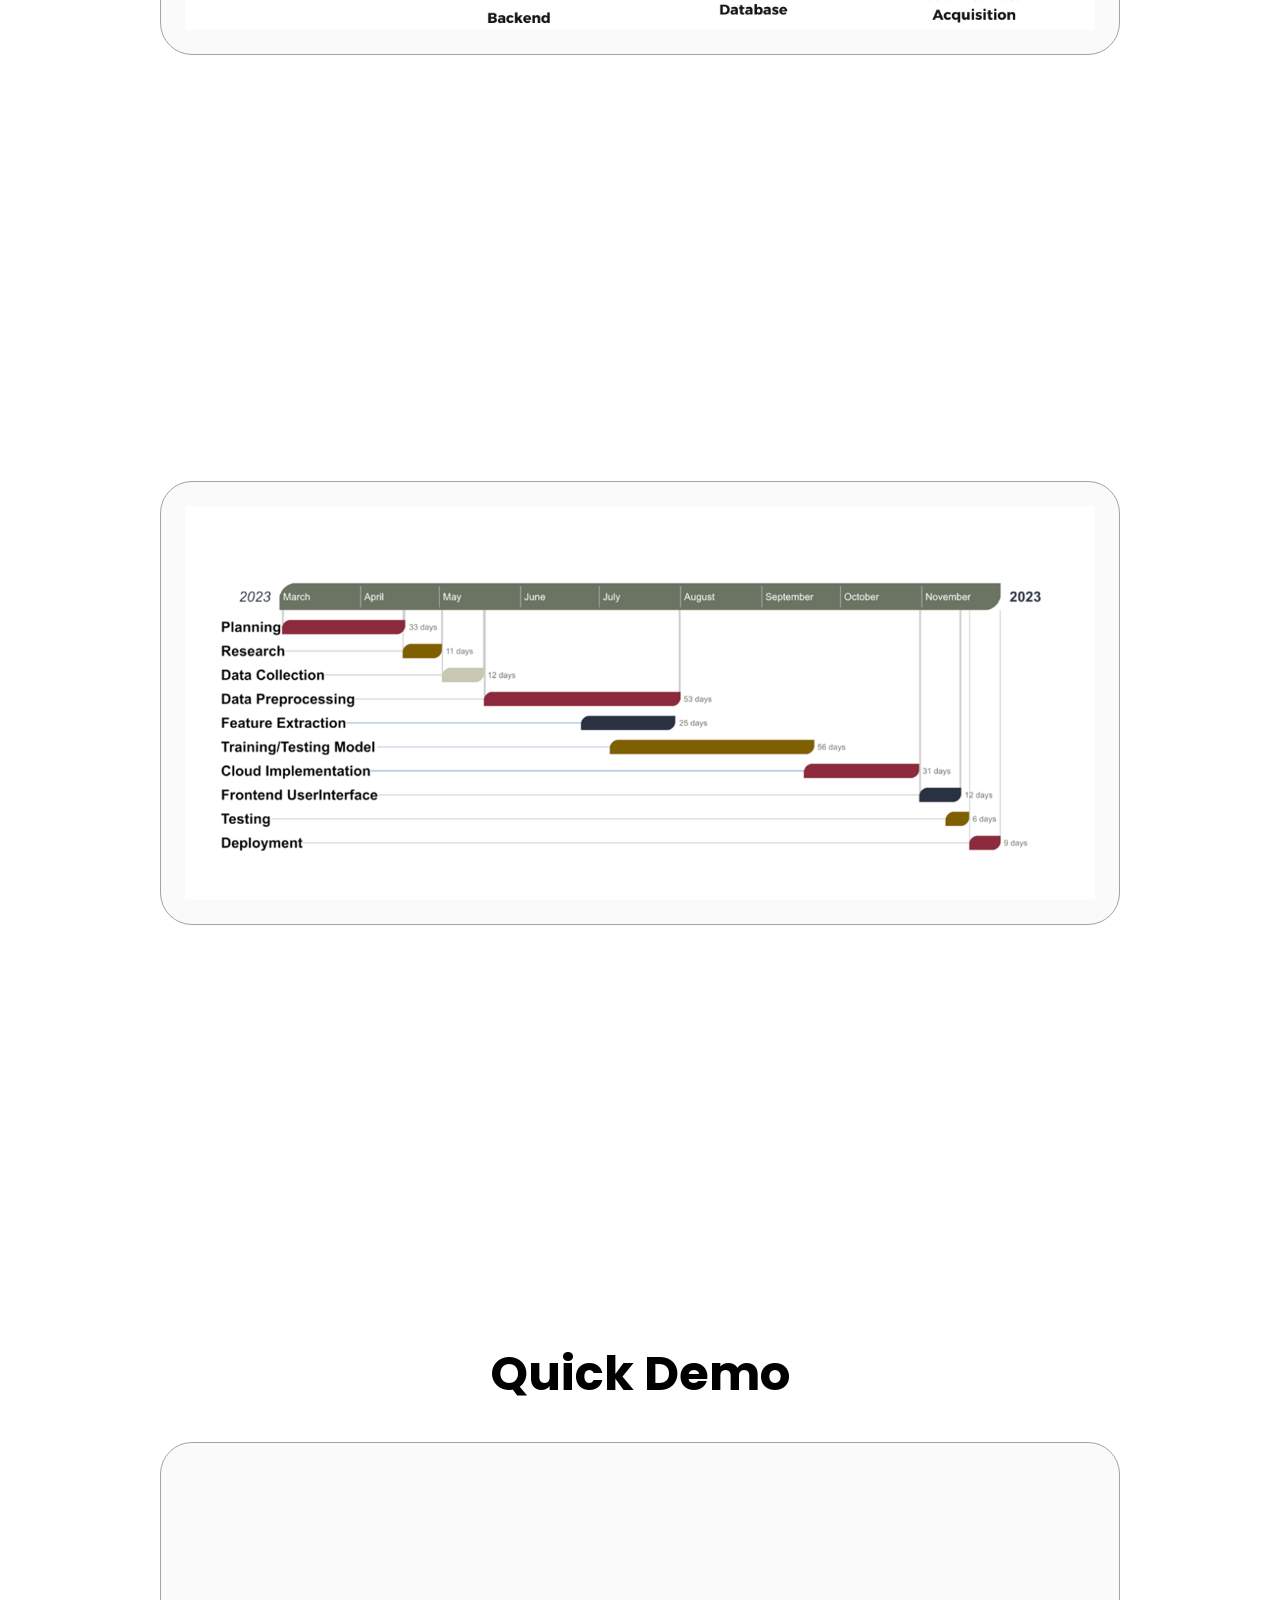
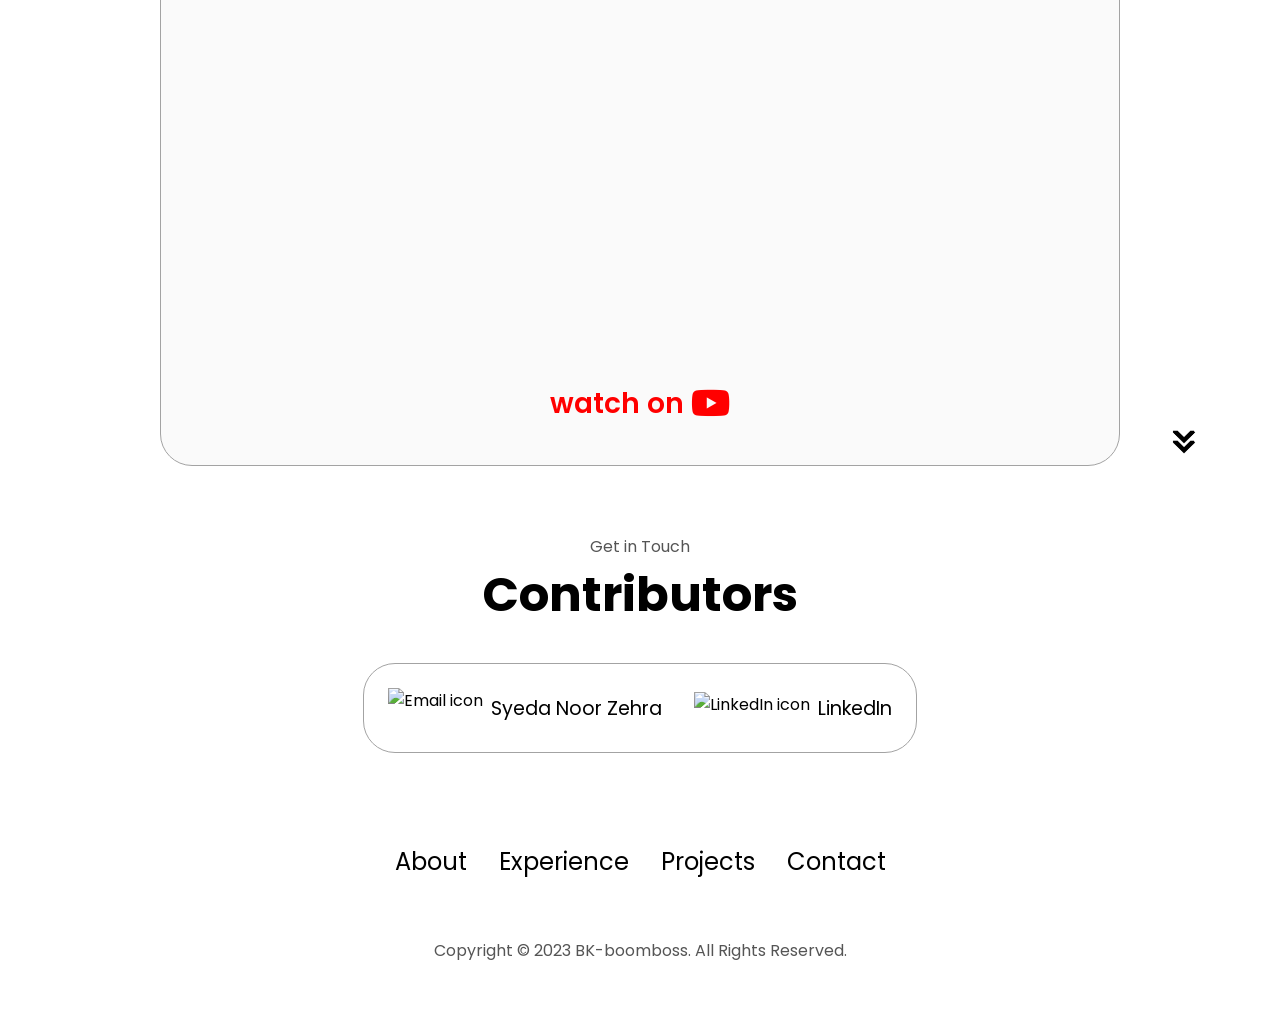
==== commit e499d794: "fieldsene updated" ====
--- a/fieldSense.Html
+++ b/fieldSense.Html
@@ -72,7 +72,7 @@
             src="./assets/linkedin.png"
             alt="My LinkedIn profile"
             class="icon"
-            onclick="location.href='https://www.linkedin.com/in/behzad-khadim-362b89218/'"
+            onclick="location.href='https://www.linkedin.com/in/behzadkhadim5811'"
           />
           <img
             src="./assets/github.png"
@@ -142,7 +142,7 @@
             <div class="article-container">
               <article>
                 <img
-                  src="./assets/checkmark.png"
+                  src="./assets/github.png"
                   alt="Experience icon"
                   class="icon"
                 />
@@ -152,7 +152,7 @@
               </article>
               <article>
                 <img
-                  src="./assets/checkmark.png"
+                  src="./assets/django.png"
                   alt="Experience icon"
                   class="icon"
                 />
@@ -162,7 +162,7 @@
               </article>
               <article>
                 <img
-                  src="./assets/checkmark.png"
+                  src="./assets/icons8-mysql-96.png"
                   alt="Experience icon"
                   class="icon"
                 />
@@ -172,7 +172,7 @@
               </article>
               <article>
                 <img
-                  src="./assets/checkmark.png"
+                  src="./assets/icons8-react-120.png"
                   alt="Experience icon"
                   class="icon"
                 />
@@ -182,7 +182,7 @@
               </article>
               <article>
                 <img
-                  src="./assets/checkmark.png"
+                  src="./assets/icons8-colaboratory-144.png"
                   alt="Experience icon"
                   class="icon"
                 />
@@ -192,7 +192,7 @@
               </article>
               <article>
                 <img
-                  src="./assets/checkmark.png"
+                  src="./assets/icons8-vs-code-144.png"
                   alt="Experience icon"
                   class="icon"
                 />
@@ -202,7 +202,7 @@
               </article>
               <article>
                 <img
-                  src="./assets/checkmark.png"
+                  src="./assets/icons8-google-earth-144.png"
                   alt="Experience icon"
                   class="icon"
                 />
@@ -212,7 +212,7 @@
               </article>
               <article>
                 <img
-                  src="./assets/checkmark.png"
+                  src="./assets/icons8-weather-100.png"
                   alt="Experience icon"
                   class="icon"
                 />
@@ -222,7 +222,7 @@
               </article>
               <article>
                 <img
-                  src="./assets/checkmark.png"
+                  src="./assets/icons8-satellite-96.png"
                   alt="Experience icon"
                   class="icon"
                 />
@@ -232,7 +232,7 @@
               </article>
               <article>
                 <img
-                  src="./assets/checkmark.png"
+                  src="./assets/icons8-google-maps-144.png"
                   alt="Experience icon"
                   class="icon"
                 />
@@ -249,7 +249,7 @@
             
             <article>
               <img
-                src="./assets/checkmark.png"
+                src="./assets/icons8-user-96.png"
                 alt="Experience icon"
                 class="icon"
               />
@@ -259,7 +259,7 @@
             </article>
             <article>
               <img
-                src="./assets/checkmark.png"
+                src="./assets/icons8-add-database-100.png"
                 alt="Experience icon"
                 class="icon"
               />
@@ -269,7 +269,7 @@
             </article>
             <article>
               <img
-                src="./assets/checkmark.png"
+                src="./assets/icons8-kml-100.png"
                 alt="Experience icon"
                 class="icon"
               />
@@ -279,7 +279,7 @@
             </article>
             <article>
               <img
-                src="./assets/checkmark.png"
+                src="./assets/icons8-link-100.png"
                 alt="Experience icon"
                 class="icon"
               />
@@ -289,7 +289,7 @@
             </article>
             <article>
               <img
-                src="./assets/checkmark.png"
+                src="./assets/icons8-edit-100.png"
                 alt="Experience icon"
                 class="icon"
               />
@@ -299,7 +299,7 @@
             </article>
             <article>
               <img
-                src="./assets/checkmark.png"
+                src="./assets/icons8-magic-crystal-ball-100.png"
                 alt="Experience icon"
                 class="icon"
               />
@@ -309,7 +309,7 @@
             </article>
             <article>
               <img
-                src="./assets/checkmark.png"
+                src="./assets/icons8-crops-100.png"
                 alt="Experience icon"
                 class="icon"
               />
@@ -319,7 +319,7 @@
             </article>
             <article>
               <img
-                src="./assets/checkmark.png"
+                src="./assets/icons8-fertilizer-64.png"
                 alt="Experience icon"
                 class="icon"
               />
@@ -338,6 +338,51 @@
         onclick="location.href='./#projects'"
       />
     </section>
+    <br>
+    <section id="architecture">
+      <h1 class="title">System Architecture</h1>
+      <div class="experience-details-container">
+        <div class="about-containers">
+          <div class="details-container color-container">
+            <div class="article-container">
+             
+              <img
+              src="./assets/posterarch.png"  style="width: 100%;"
+            />
+            
+            </div>
+          </div>
+        </div>
+      </div>
+      <img
+        src="./assets/arrow.png"
+        alt="Arrow icon"
+        class="icon arrow"
+        onclick="location.href='./#contact'"
+      />
+    </section>
+    <section id="architecture">
+      <div class="experience-details-container">
+        <div class="about-containers">
+          <div class="details-container color-container">
+            <div class="article-container">
+             
+              <img
+              src="./assets/gantt.png"  style="width: 100%;"
+            />
+            
+            </div>
+          </div>
+        </div>
+      </div>
+      <img
+        src="./assets/arrow.png"
+        alt="Arrow icon"
+        class="icon arrow"
+        onclick="location.href='./#contact'"
+      />
+    </section>
+    <br>
     <section id="projects">
       <h1 class="title">Quick Demo</h1>
       <div class="experience-details-container">
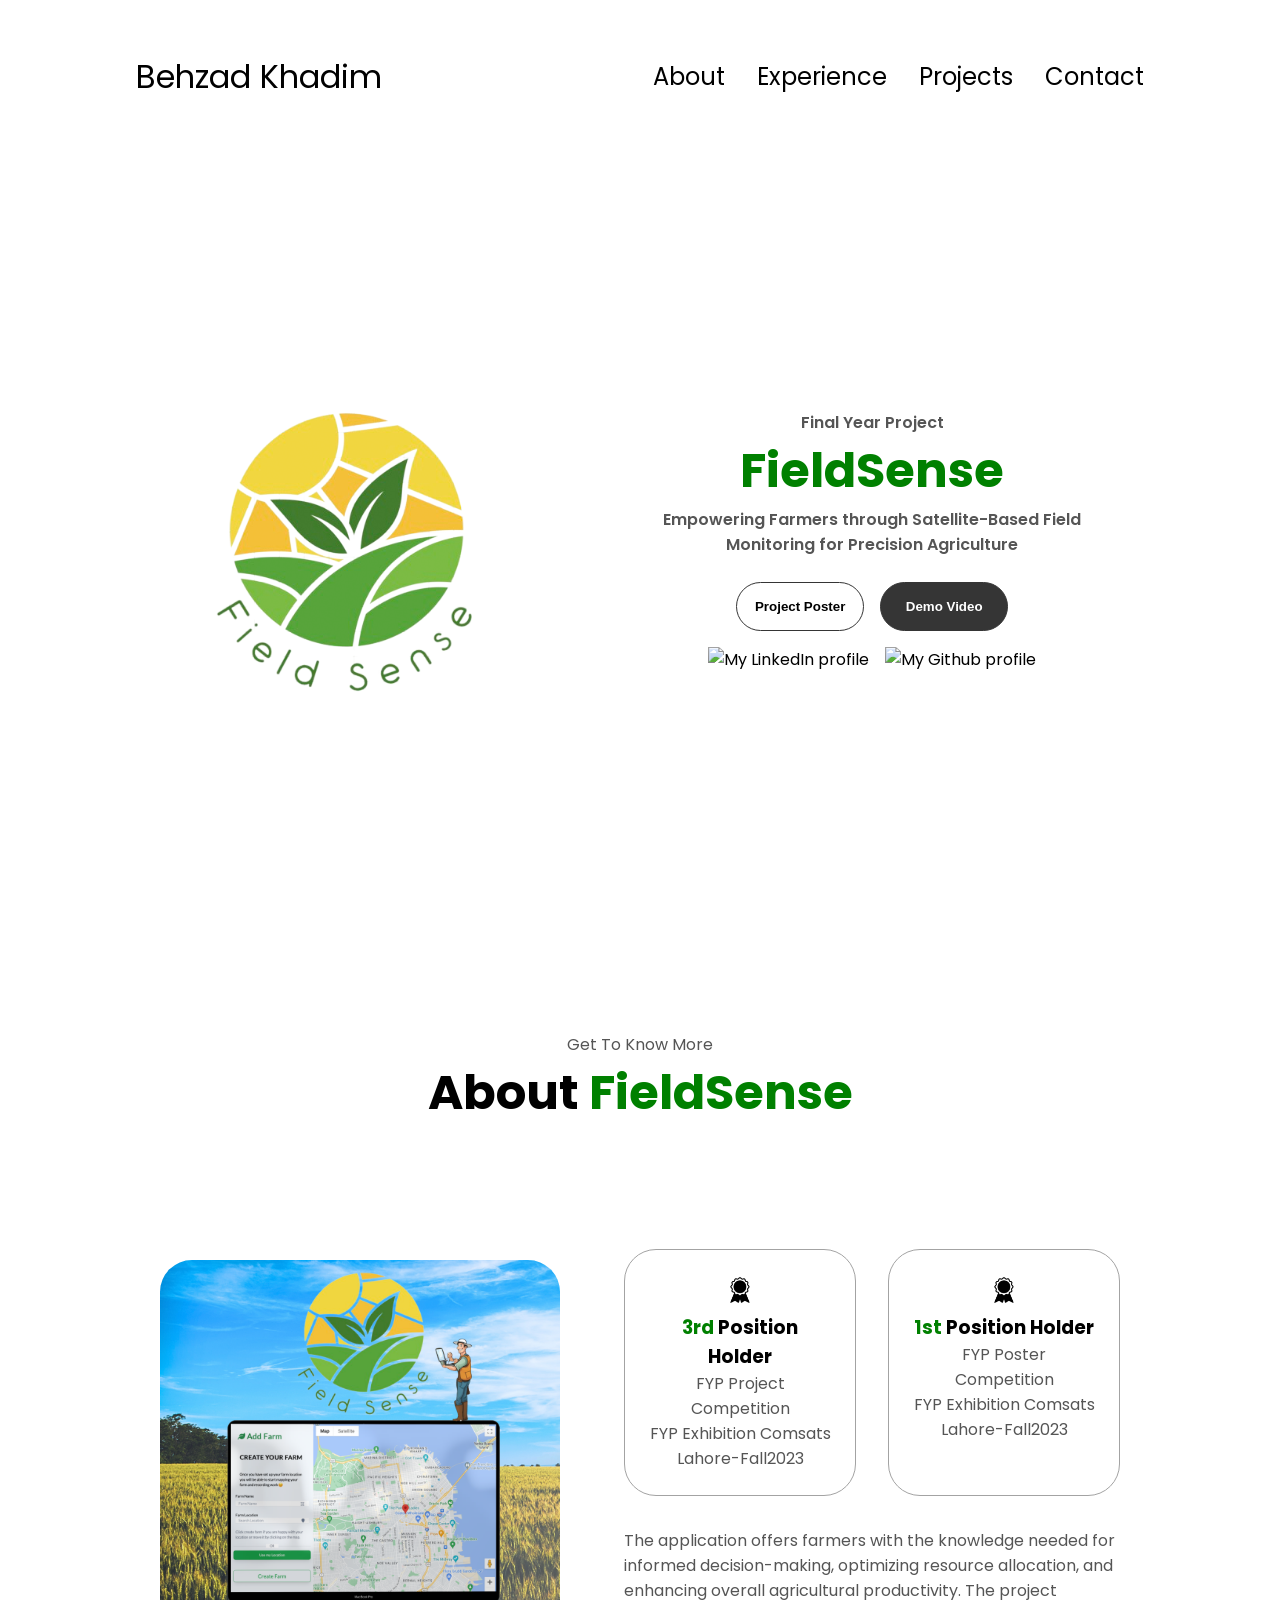
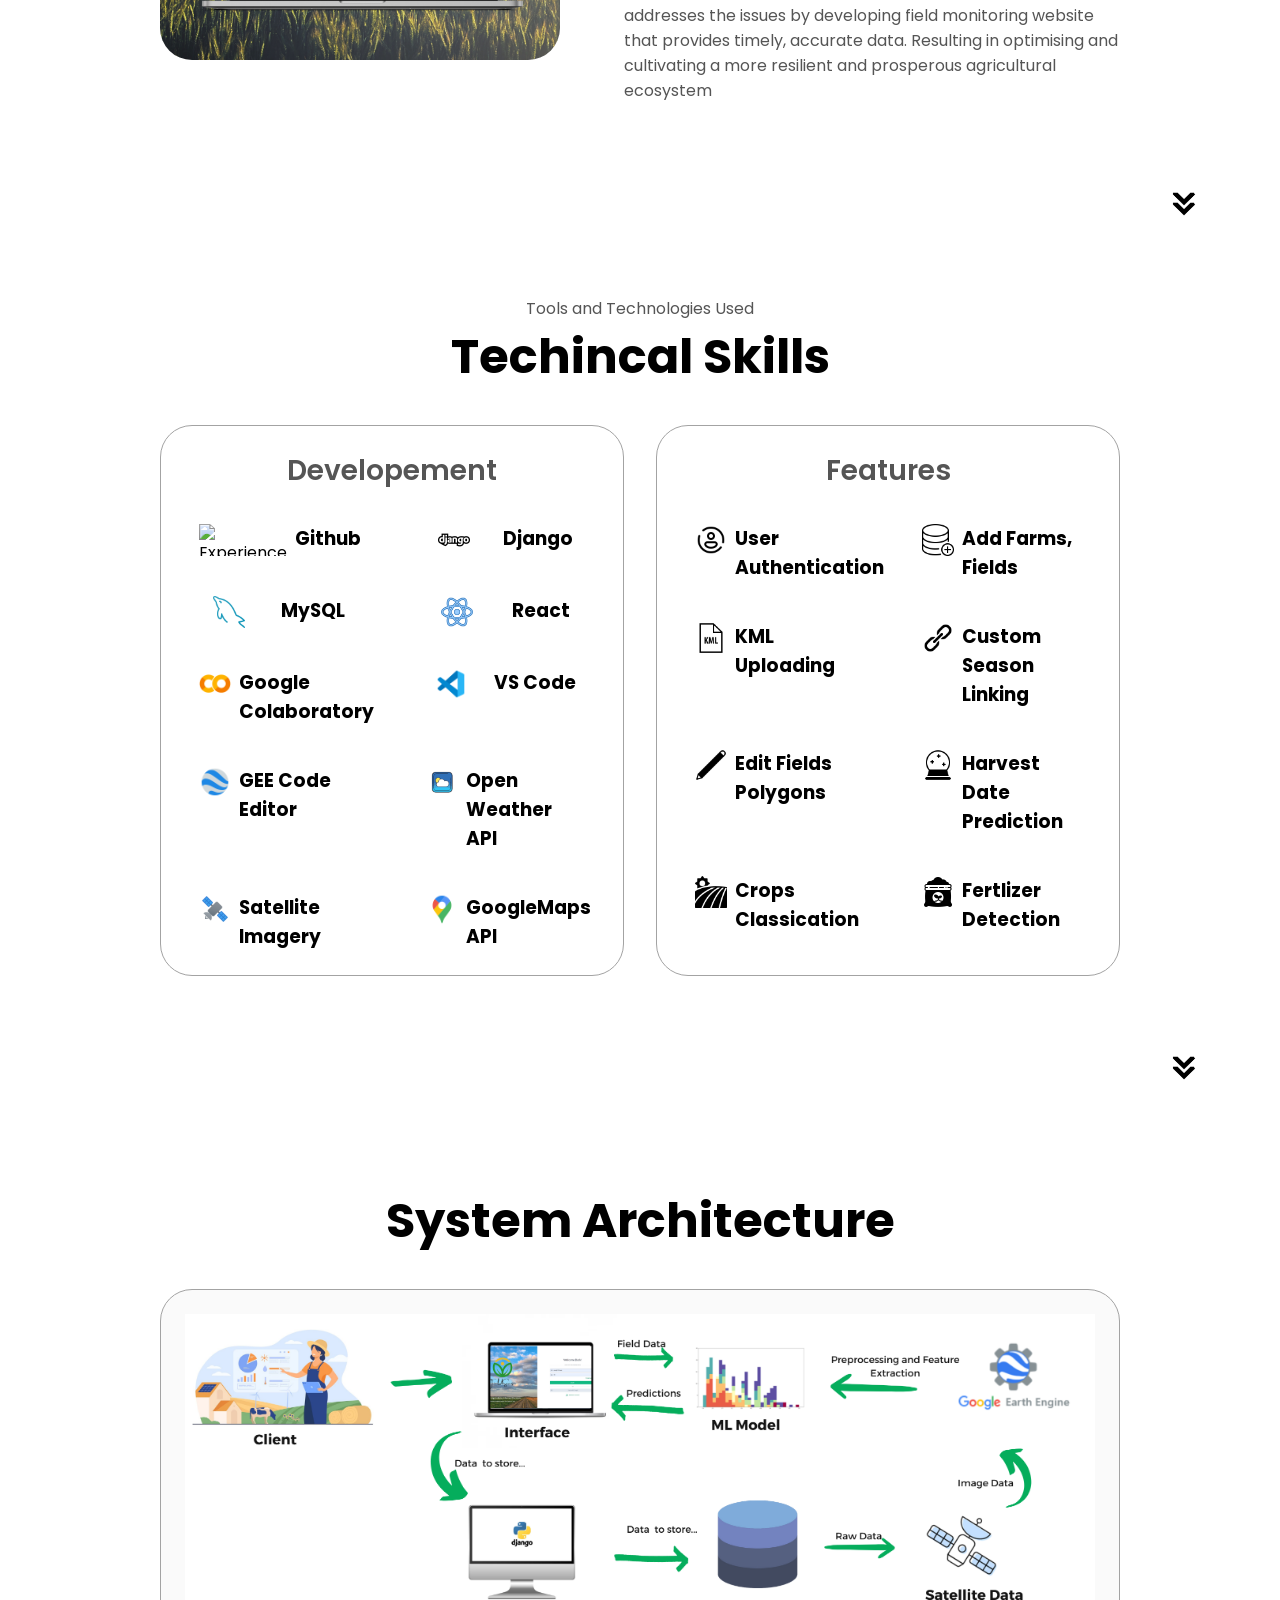
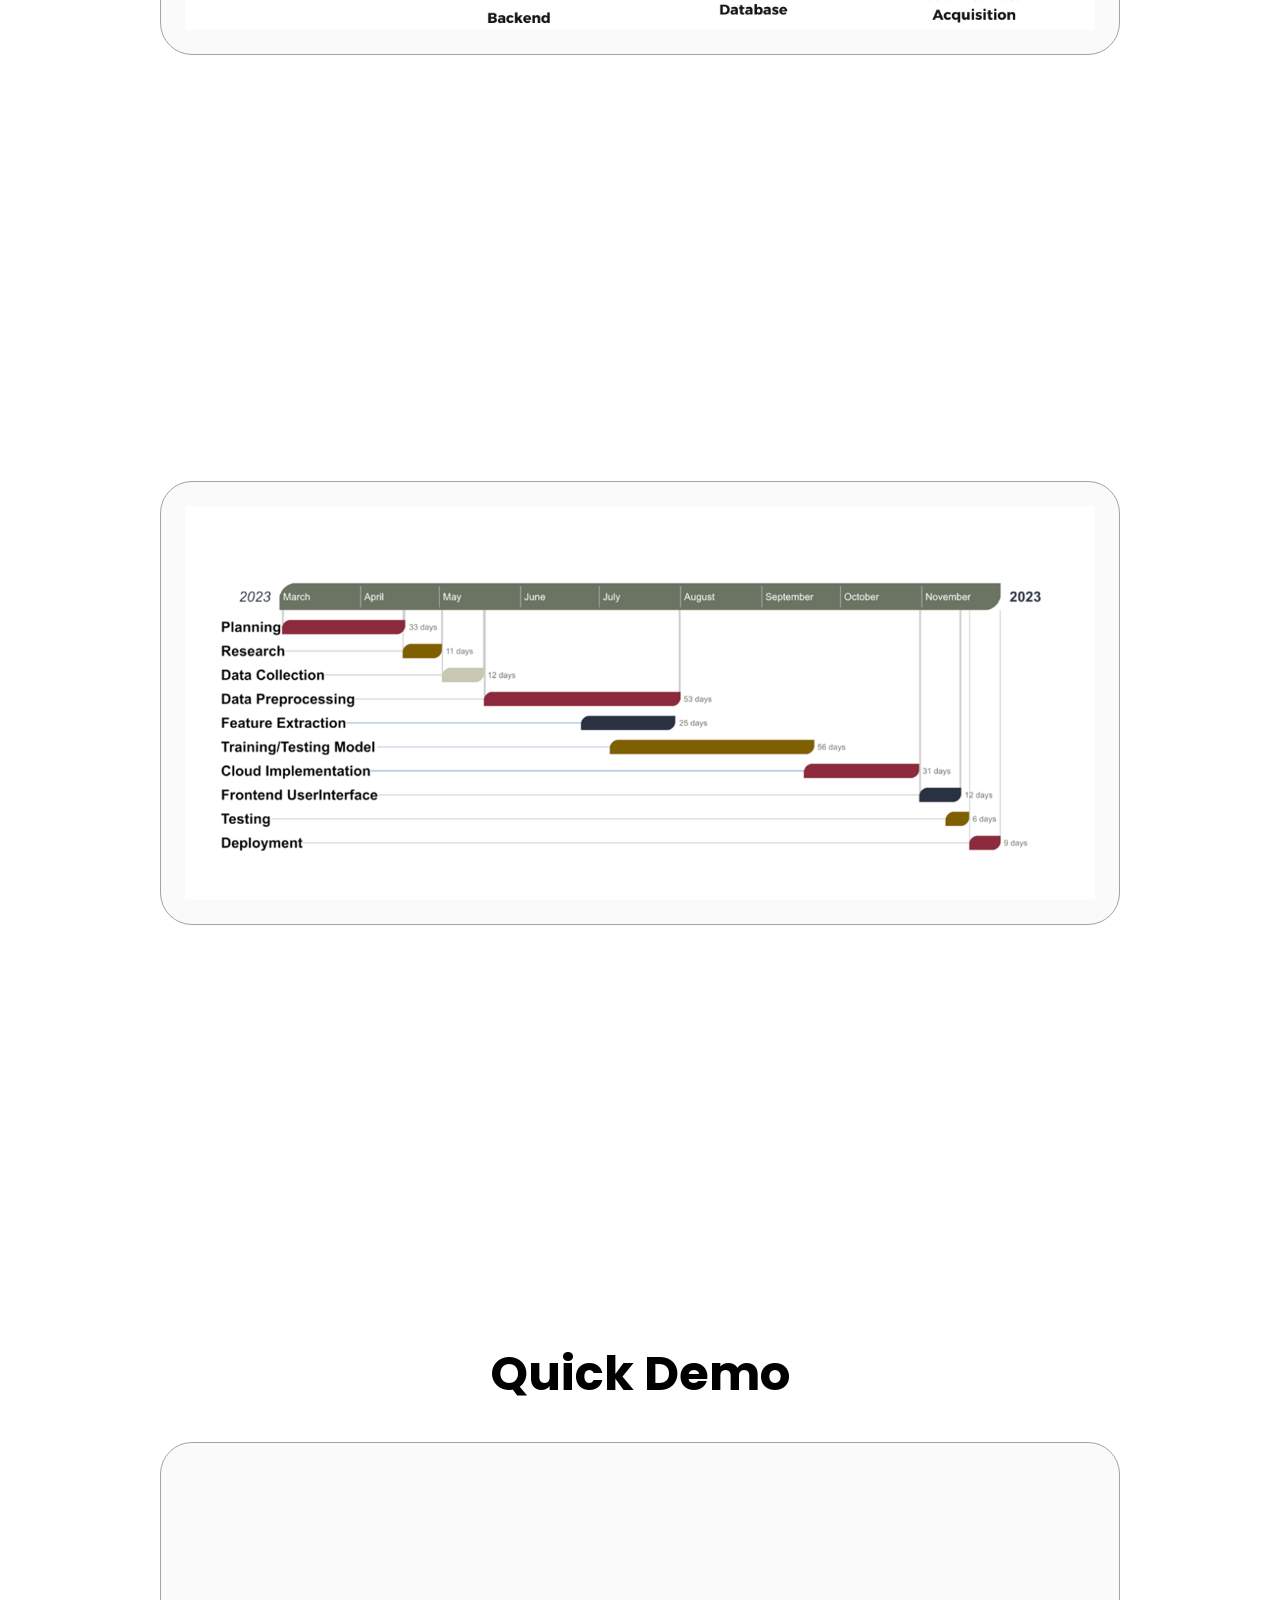
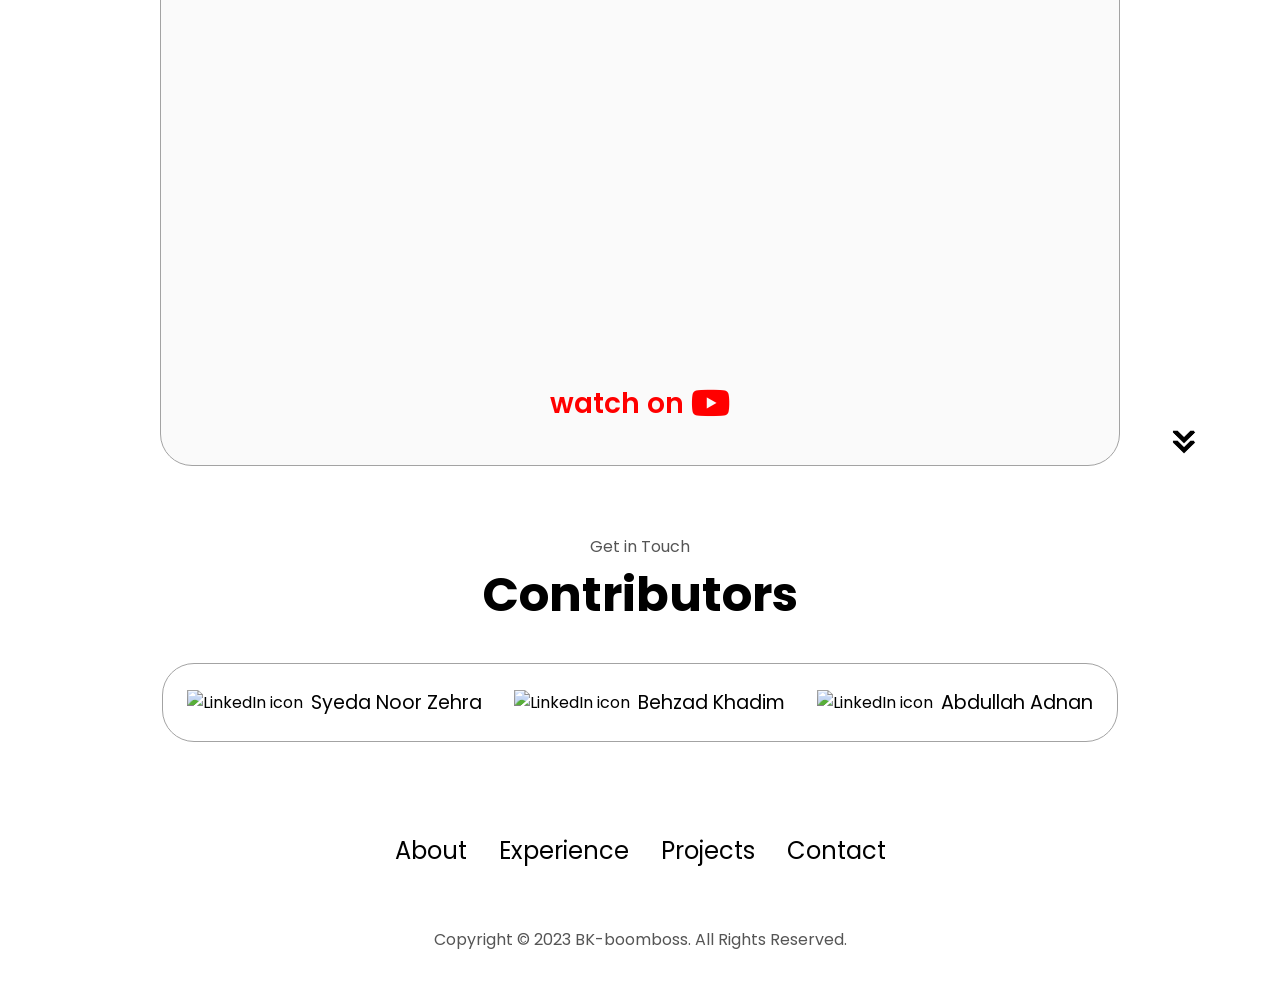
==== commit 02740c53: "updated fieldsense contact" ====
--- a/fieldSense.Html
+++ b/fieldSense.Html
@@ -430,20 +430,49 @@
       <h1 class="title">Contributors</h1>
       <div class="contact-info-upper-container">
         <div class="contact-info-container">
-          <img
+          <a href="https://www.linkedin.com/in/snoorzehra12/">
+          <img
+            src="./assets/linkedin.png"
+            alt="LinkedIn icon"
+            class="icon contact-icon"
+          />
+          </a>
+          <!-- <img
             src="./assets/github.png"
             alt="Email icon"
             class="icon contact-icon email-icon"
-          />
-          <p><a href="https://github.com/NoorieSaddie">Syeda Noor Zehra</a></p>
+          /> -->
+          <p><a href="https://www.linkedin.com/in/snoorzehra12/">Syeda Noor Zehra</a></p>
         </div>
         <div class="contact-info-container">
+          <a href="https://www.linkedin.com/in/snoorzehra12/">
           <img
             src="./assets/linkedin.png"
             alt="LinkedIn icon"
             class="icon contact-icon"
           />
-          <p><a href="https://www.linkedin.com/in/snoorzehra12/">LinkedIn</a></p>
+          </a>
+          <!-- <img
+            src="./assets/github.png"
+            alt="Email icon"
+            class="icon contact-icon email-icon"
+          /> -->
+          <p><a href="https://www.linkedin.com/in/behzadkhadim5811">Behzad Khadim </a></p>
+        </div>
+        <div class="contact-info-container">
+          <a href="https://www.linkedin.com/in/snoorzehra12/">
+          <img
+            src="./assets/linkedin.png"
+            alt="LinkedIn icon"
+            class="icon contact-icon"
+          />
+          </a>
+          <!-- <img
+            src="./assets/github.png"
+            alt="Email icon"
+            class="icon contact-icon email-icon"
+          /> -->
+          <p><a href="https://www.linkedin.com/in/#/">Abdullah Adnan</a></p>
         </div>
       </div>
     </section>
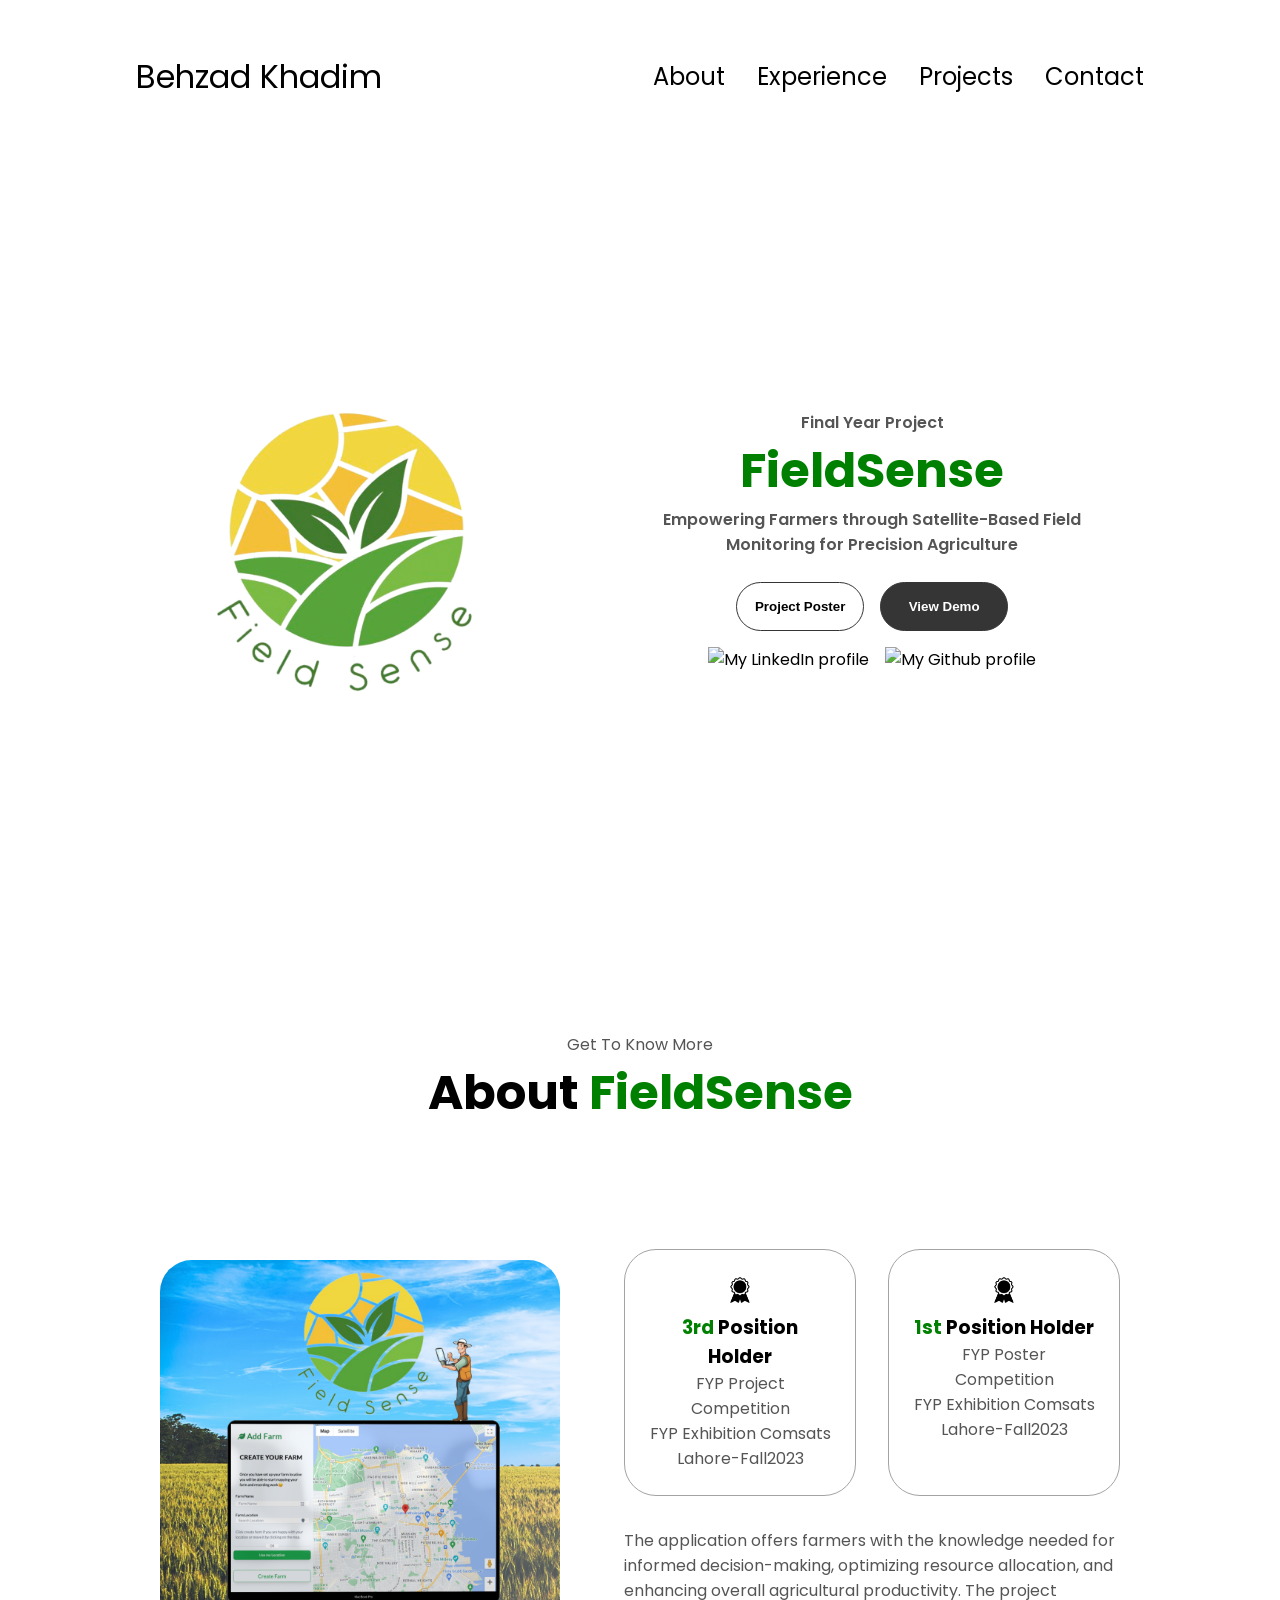
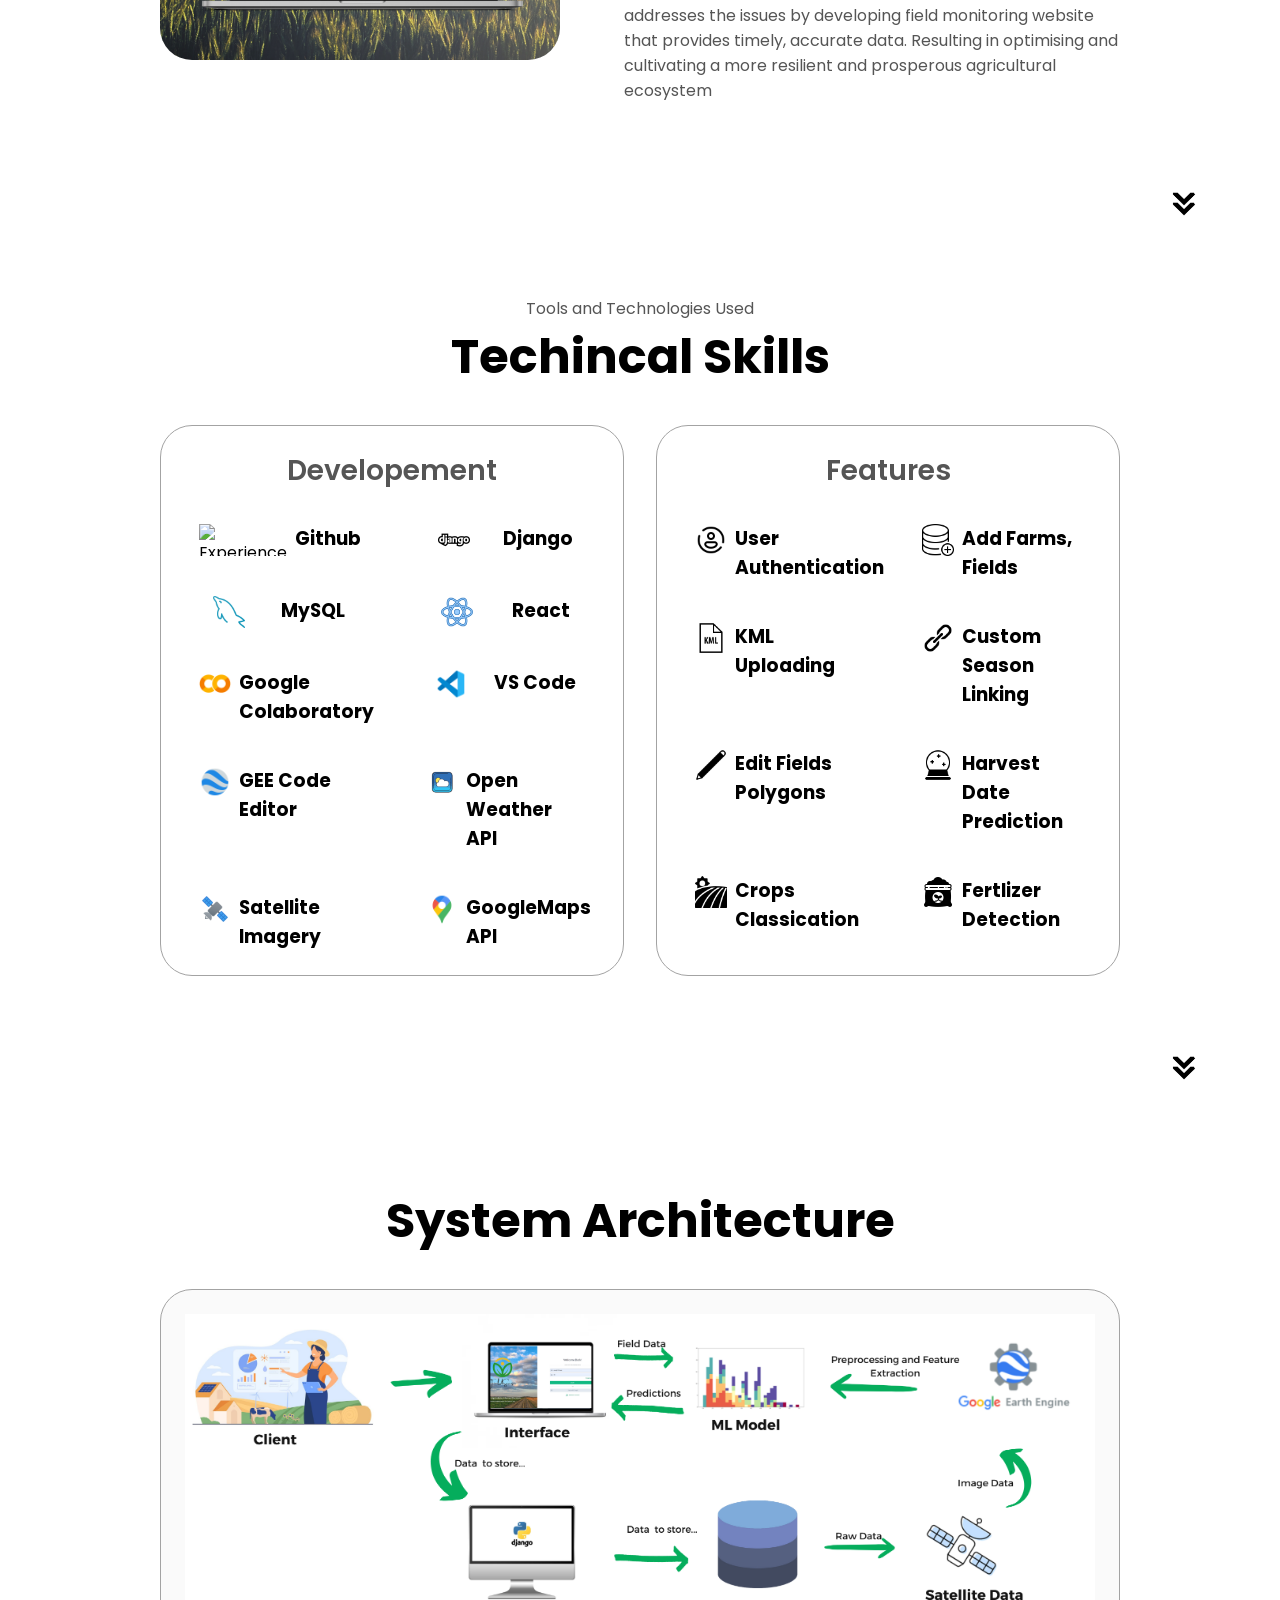
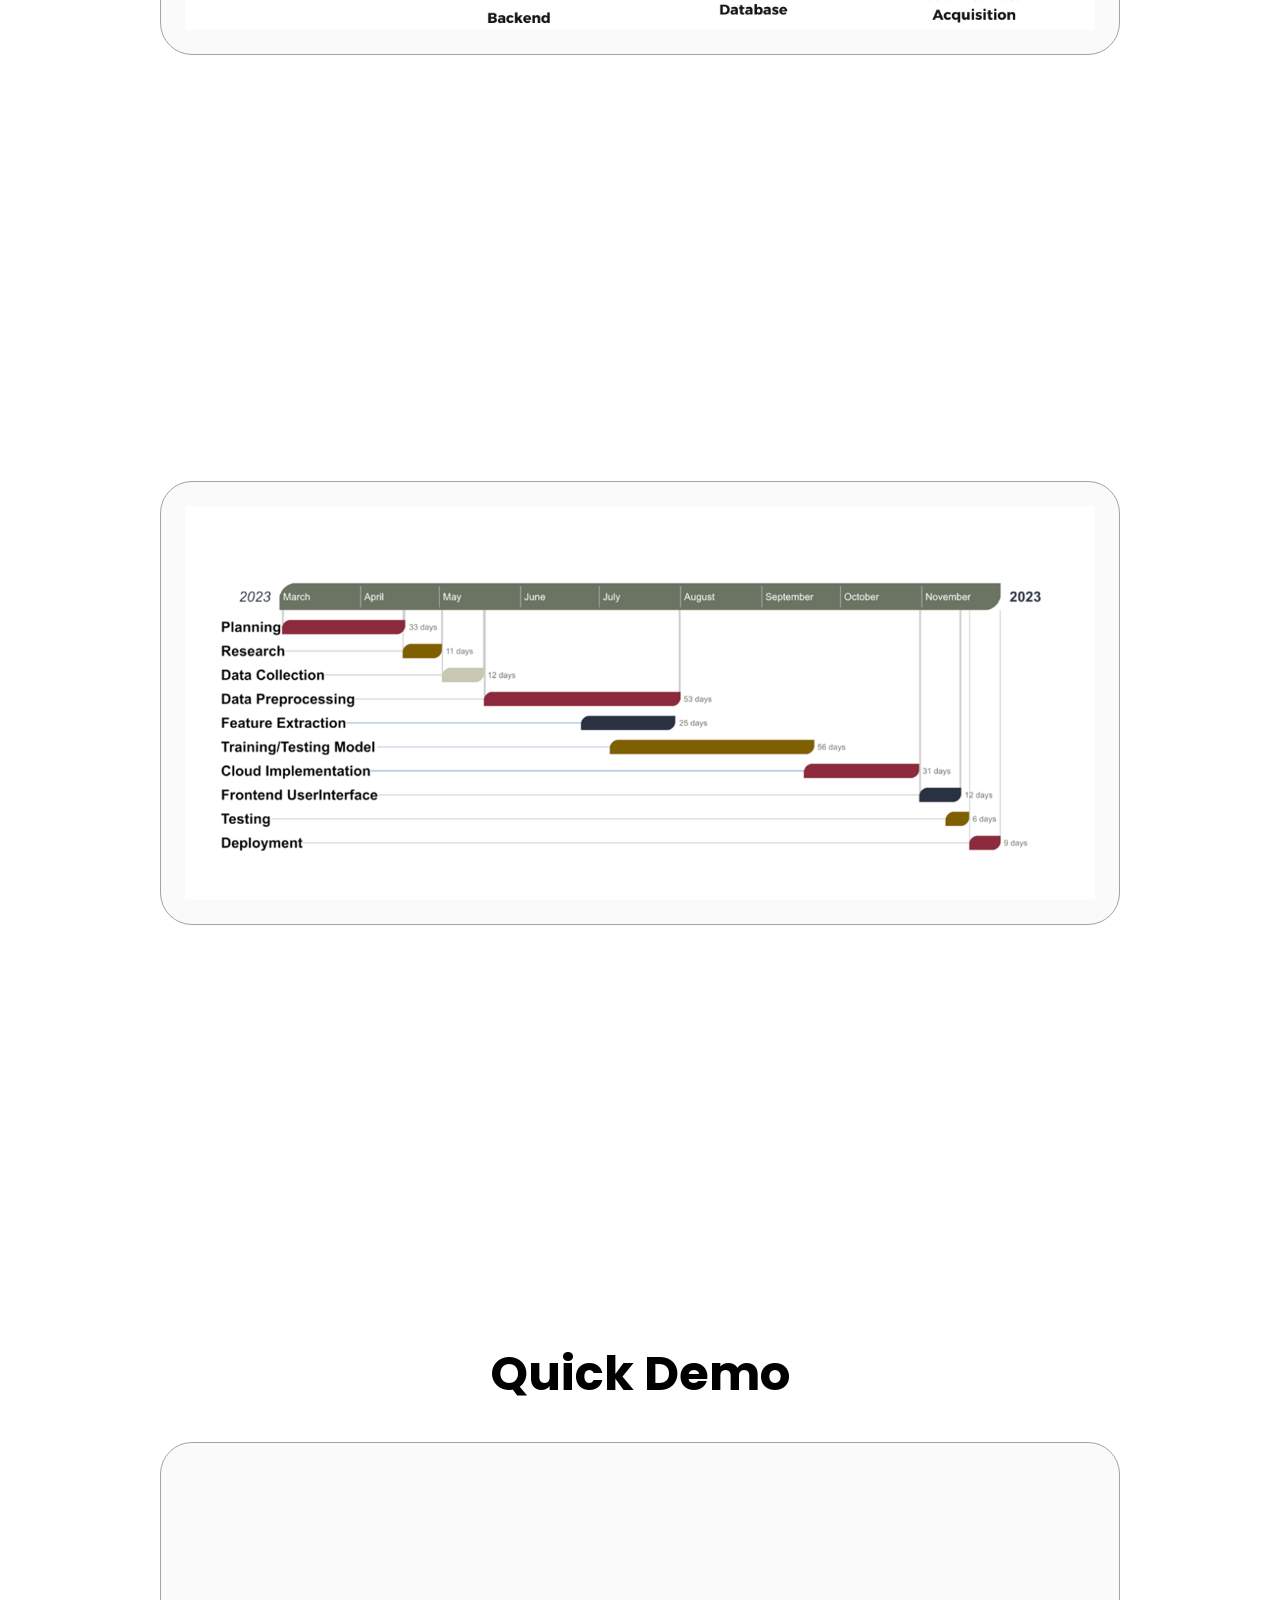
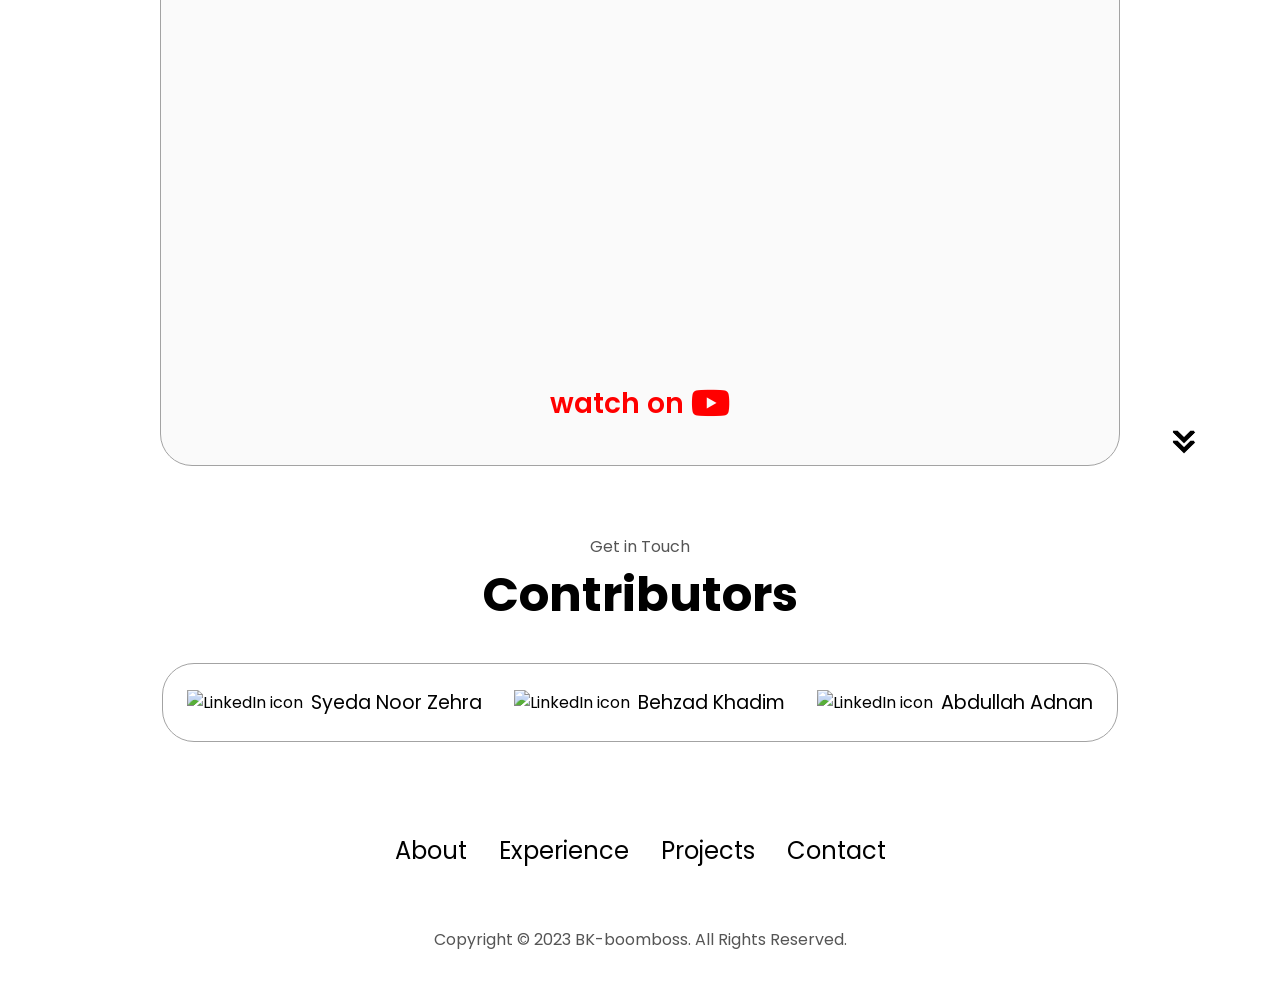
==== commit 13a03186: "update the demo button" ====
--- a/fieldSense.Html
+++ b/fieldSense.Html
@@ -63,7 +63,7 @@
           </button>
           <a href="#projects" onclick="toggleMenu()">
           <button class="btn btn-color-1" >
-            Demo Video
+            View Demo
           </button>
         </a>
         </div>
@@ -480,10 +480,10 @@
       <nav>
         <div class="nav-links-container">
           <ul class="nav-links">
-            <li><a href="#about">About</a></li>
-            <li><a href="#experience">Experience</a></li>
-            <li><a href="#projects">Projects</a></li>
-            <li><a href="#contact">Contact</a></li>
+            <li><a href="index.html#about">About</a></li>
+            <li><a href="index.html#experience">Experience</a></li>
+            <li><a href="index.html#projects">Projects</a></li>
+            <li><a href="index.html#contact">Contact</a></li>
           </ul>
         </div>
       </nav>
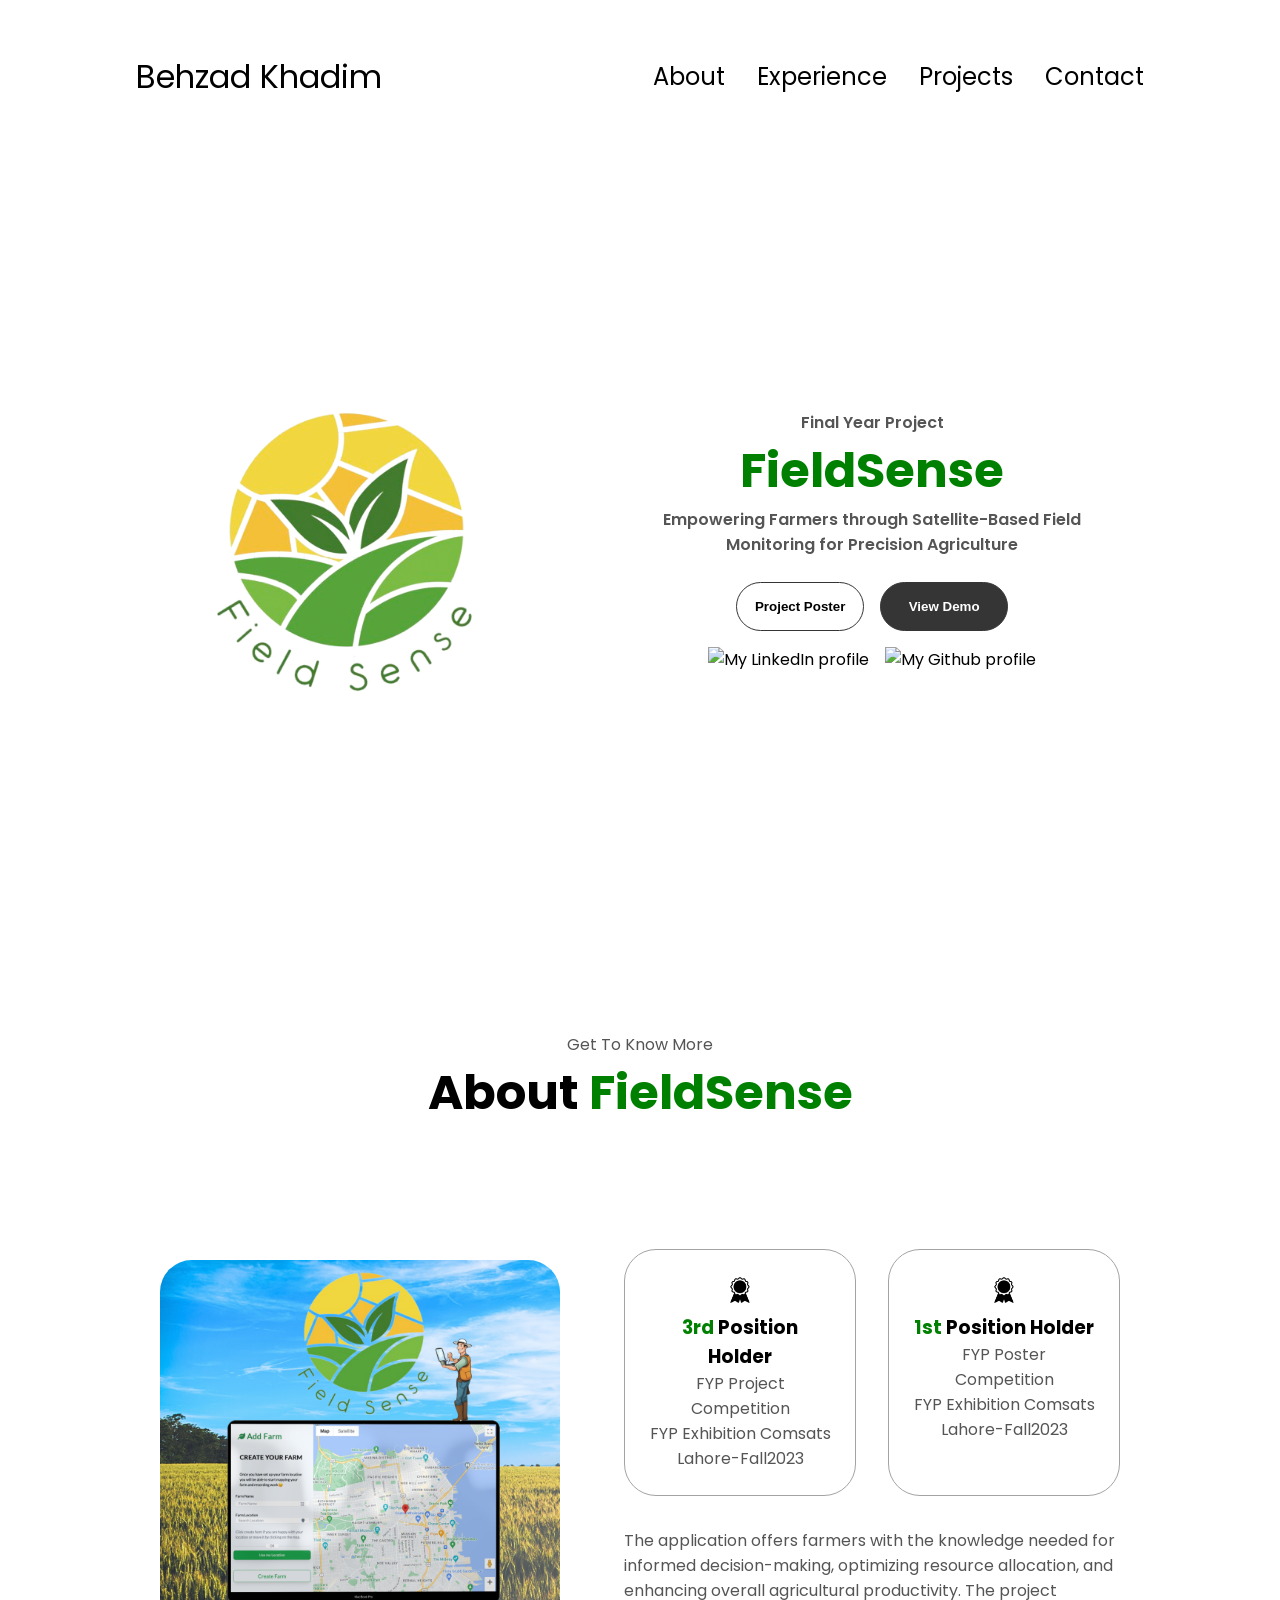
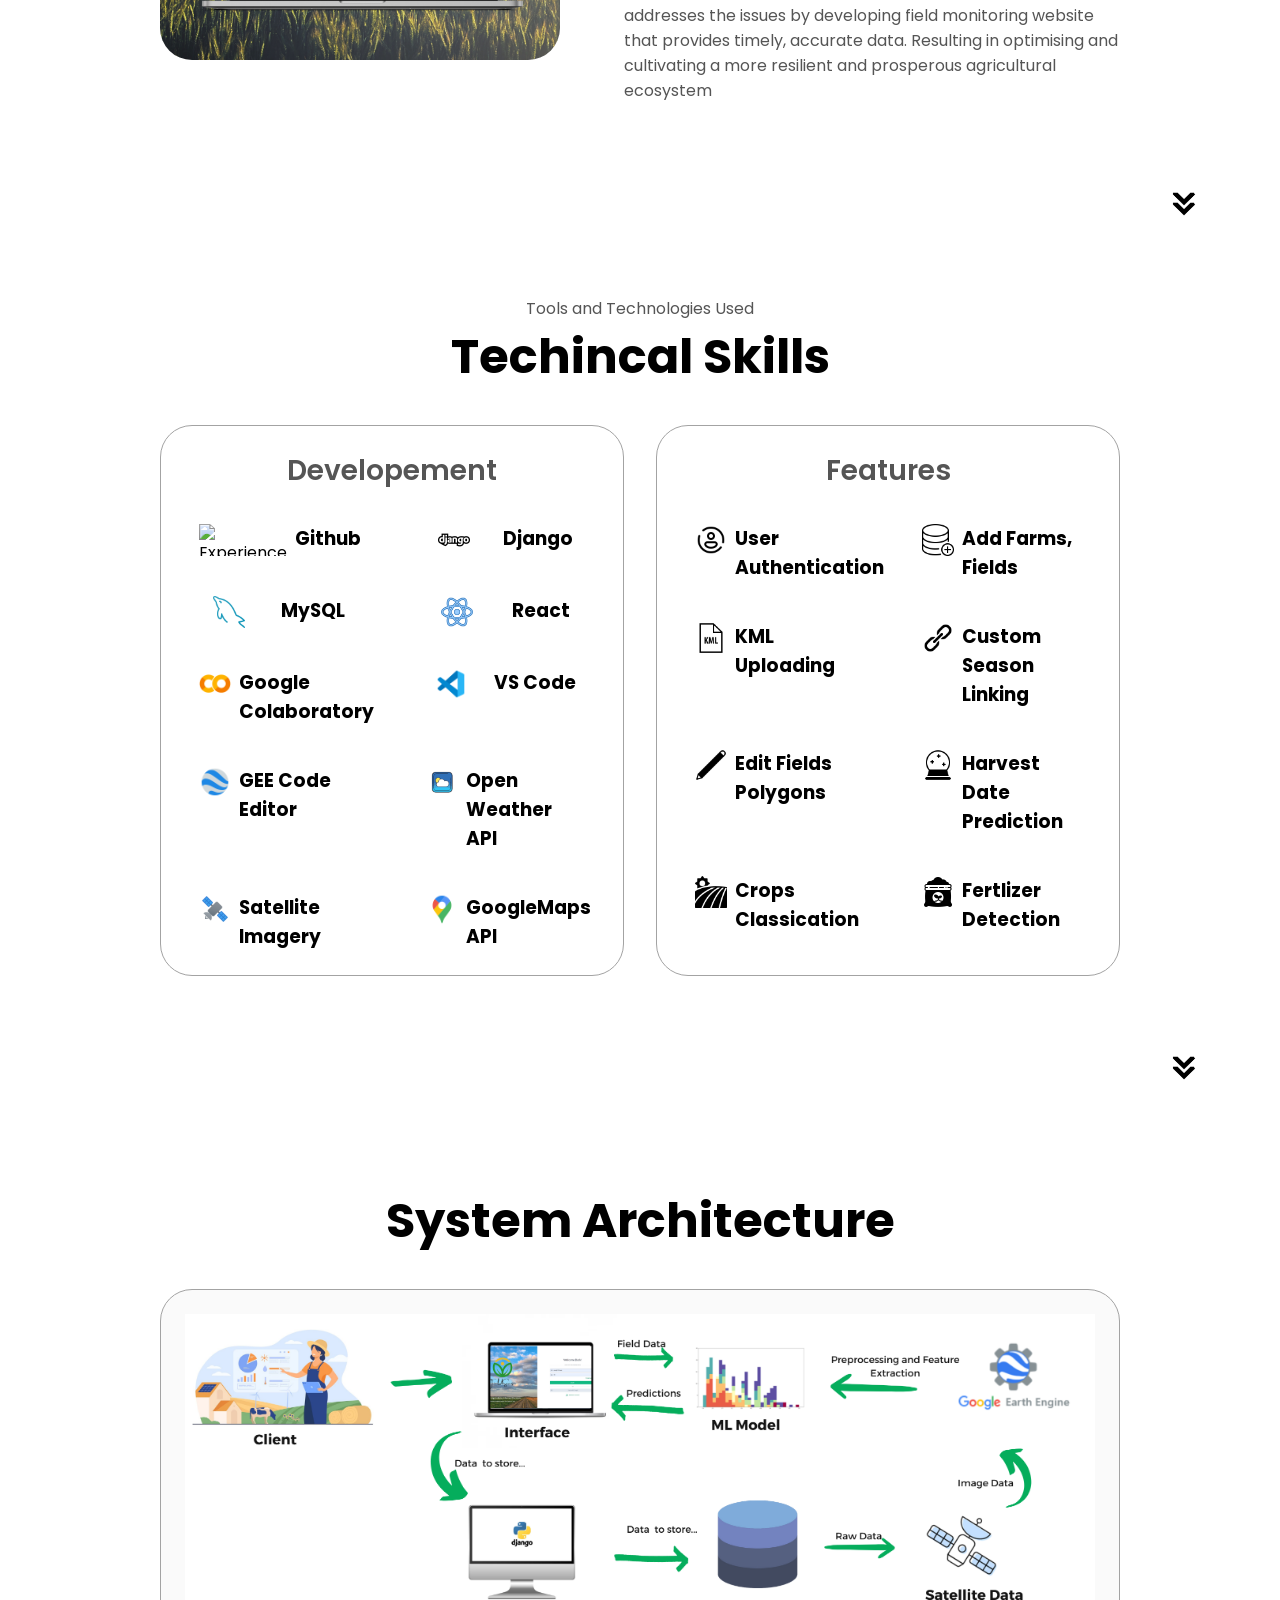
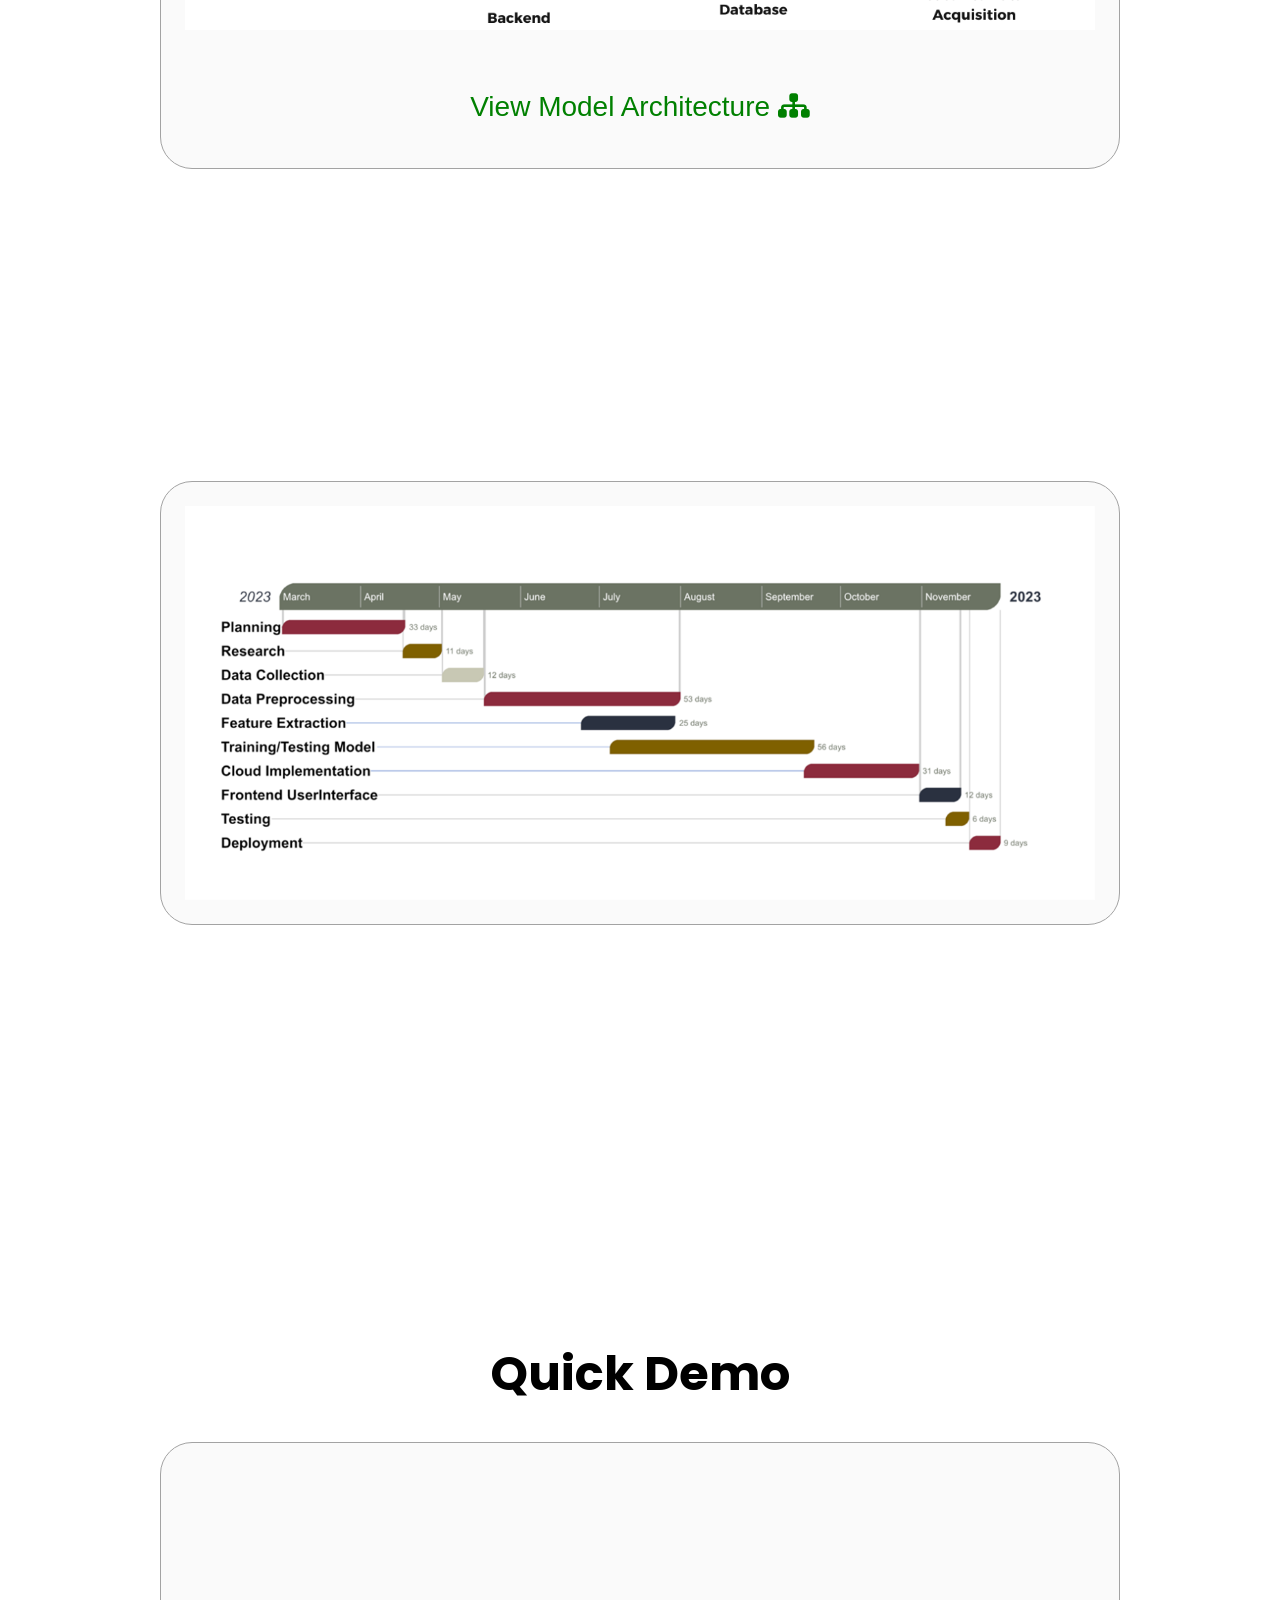
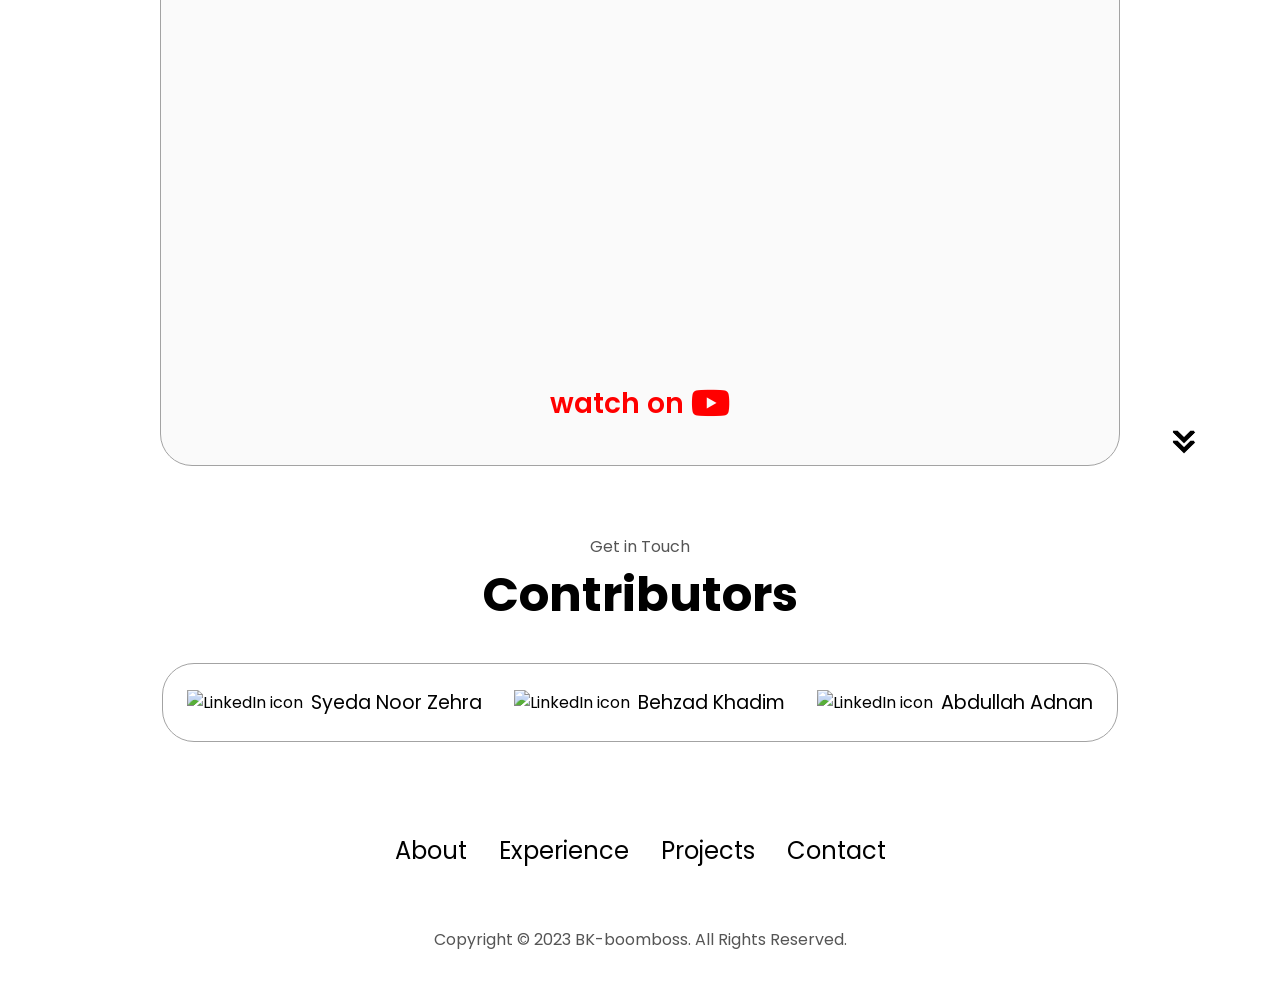
==== commit ad9e1c35: "font adjustment of SA" ====
--- a/fieldSense.Html
+++ b/fieldSense.Html
@@ -129,7 +129,7 @@
         src="./assets/arrow.png"
         alt="Arrow icon"
         class="icon arrow"
-        onclick="location.href='./#experience'"
+        onclick="window.location.href='fieldSense.html#experience'"
       />
     </section>
     <section id="experience">
@@ -335,8 +335,8 @@
         src="./assets/arrow.png"
         alt="Arrow icon"
         class="icon arrow"
-        onclick="location.href='./#projects'"
-      />
+        onclick="window.location.href='fieldSense.html#architecture'"
+              />
     </section>
     <br>
     <section id="architecture">
@@ -349,7 +349,12 @@
               <img
               src="./assets/posterarch.png"  style="width: 100%;"
             />
-            
+            <a href="./assets/architecture.jpg" target="_blank">
+              <h2 class="experience-sub-title project-title"><span style="color: green;font-weight: 300;">          
+                      View Model Architecture  <i class="fa-solid fa-sitemap"></i>
+  
+                    </span></h2>
+                </a>
             </div>
           </div>
         </div>
@@ -358,7 +363,7 @@
         src="./assets/arrow.png"
         alt="Arrow icon"
         class="icon arrow"
-        onclick="location.href='./#contact'"
+        onclick="window.location.href='fieldSense.html#architecture'"
       />
     </section>
     <section id="architecture">
@@ -379,7 +384,7 @@
         src="./assets/arrow.png"
         alt="Arrow icon"
         class="icon arrow"
-        onclick="location.href='./#contact'"
+        onclick="window.location.href='fieldSense.html#projects'"
       />
     </section>
     <br>
@@ -422,7 +427,7 @@
         src="./assets/arrow.png"
         alt="Arrow icon"
         class="icon arrow"
-        onclick="location.href='./#contact'"
+        onclick="window.location.href='fieldSense.html#projects'"
       />
     </section>
     <section id="contact">
